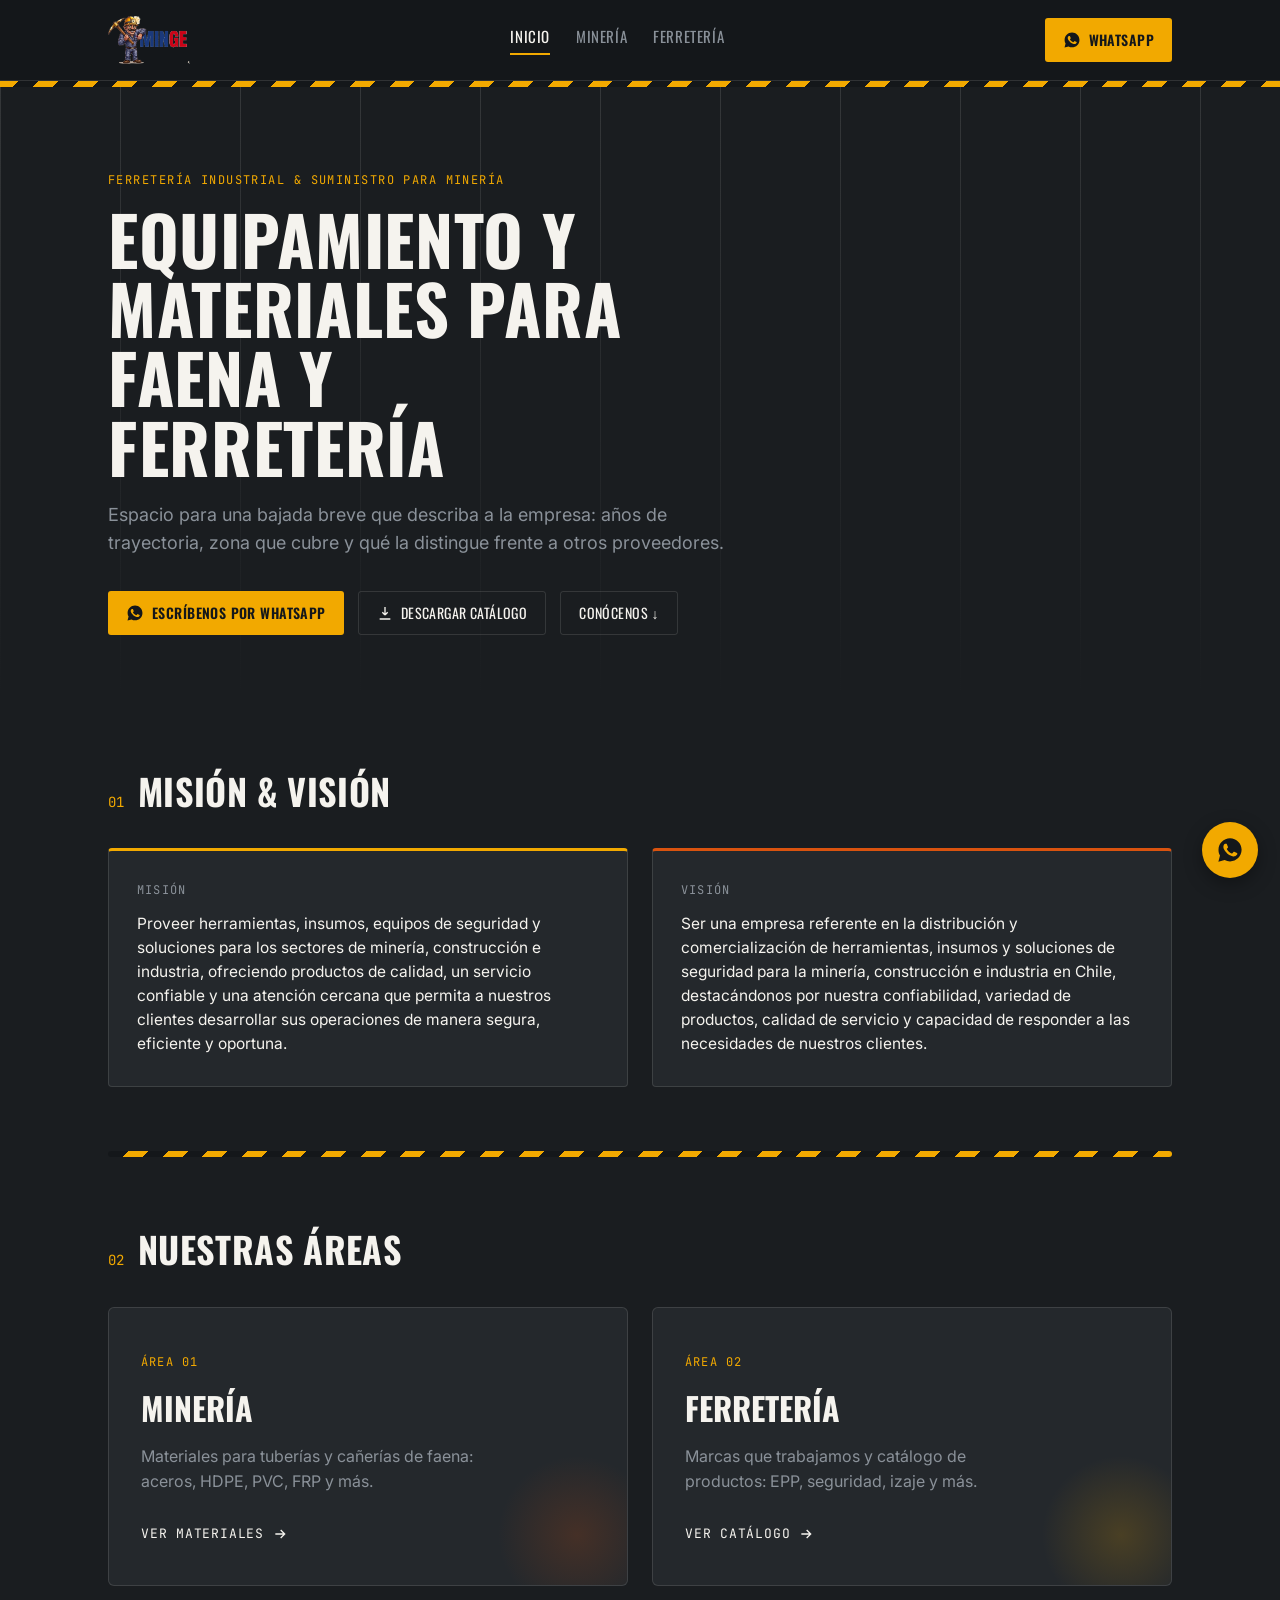
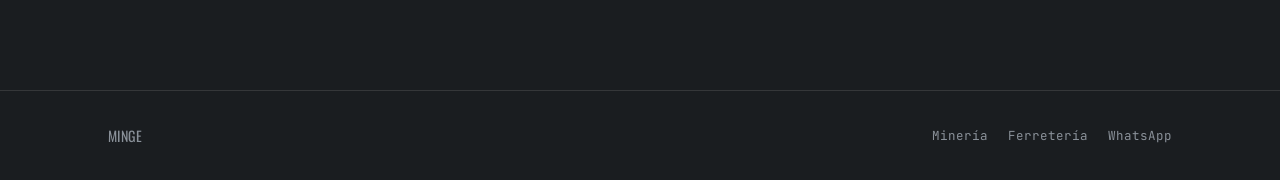
==== index.html @ 83a4e4e9 "Add files via upload" ====
<!DOCTYPE html>
<html lang="es">
<head>
<meta charset="UTF-8">
<meta name="viewport" content="width=device-width, initial-scale=1.0">
<title>MINGE — Ferretería & Minería</title>
<link rel="preconnect" href="https://fonts.googleapis.com">
<link href="https://fonts.googleapis.com/css2?family=Oswald:wght@500;600;700&family=Inter:wght@400;500;600&family=JetBrains+Mono:wght@400;500&display=swap" rel="stylesheet">
<link rel="stylesheet" href="style.css">
</head>
<body>

<header class="site-header">
  <div class="wrap">
    <a href="index.html" class="logo-mark">
      <img src="logo.png" alt="MINGE" class="logo-img">
    </a>
    <nav class="nav-links">
      <a href="index.html" class="active">Inicio</a>
      <a href="mineria.html">Minería</a>
      <a href="ferreteria.html">Ferretería</a>
    </nav>
    <a class="btn-whatsapp" href="https://wa.me/56930393079" target="_blank" rel="noopener">
      <svg viewBox="0 0 24 24" fill="currentColor"><path d="M12.04 2C6.58 2 2.13 6.45 2.13 11.91c0 1.71.45 3.38 1.3 4.85L2.05 22l5.36-1.4a9.87 9.87 0 0 0 4.63 1.18h.01c5.46 0 9.9-4.45 9.9-9.9C21.96 6.45 17.5 2 12.04 2zm5.8 14.05c-.24.68-1.4 1.3-1.94 1.38-.5.08-1.12.11-1.8-.11-.42-.13-.96-.31-1.65-.6-2.9-1.25-4.8-4.17-4.94-4.36-.14-.2-1.18-1.57-1.18-3 0-1.42.75-2.12 1.02-2.41.27-.28.58-.35.78-.35.2 0 .39 0 .56.01.18.01.42-.07.65.5.24.58.82 2 .89 2.15.07.15.12.32.02.52-.1.2-.15.32-.3.5-.15.17-.31.39-.44.52-.15.15-.3.31-.13.6.17.3.76 1.26 1.64 2.04 1.13 1 2.08 1.32 2.38 1.47.3.15.47.13.65-.08.18-.2.75-.87.95-1.17.2-.3.4-.25.66-.15.27.1 1.7.8 1.99.95.29.15.48.22.55.35.08.13.08.72-.16 1.4z"/></svg>
      WhatsApp
    </a>
  </div>
</header>

<div class="hazard-rule"></div>

<section class="hero">
  <div class="wrap">
    <p class="eyebrow">Ferretería industrial &amp; suministro para minería</p>
    <h1>Equipamiento y materiales para faena y ferretería</h1>
    <p class="lede">Espacio para una bajada breve que describa a la empresa: años de trayectoria, zona que cubre y qué la distingue frente a otros proveedores.</p>
    <div class="hero-ctas">
      <a class="btn-whatsapp" href="https://wa.me/56930393079" target="_blank" rel="noopener">
        <svg viewBox="0 0 24 24" fill="currentColor"><path d="M12.04 2C6.58 2 2.13 6.45 2.13 11.91c0 1.71.45 3.38 1.3 4.85L2.05 22l5.36-1.4a9.87 9.87 0 0 0 4.63 1.18h.01c5.46 0 9.9-4.45 9.9-9.9C21.96 6.45 17.5 2 12.04 2zm5.8 14.05c-.24.68-1.4 1.3-1.94 1.38-.5.08-1.12.11-1.8-.11-.42-.13-.96-.31-1.65-.6-2.9-1.25-4.8-4.17-4.94-4.36-.14-.2-1.18-1.57-1.18-3 0-1.42.75-2.12 1.02-2.41.27-.28.58-.35.78-.35.2 0 .39 0 .56.01.18.01.42-.07.65.5.24.58.82 2 .89 2.15.07.15.12.32.02.52-.1.2-.15.32-.3.5-.15.17-.31.39-.44.52-.15.15-.3.31-.13.6.17.3.76 1.26 1.64 2.04 1.13 1 2.08 1.32 2.38 1.47.3.15.47.13.65-.08.18-.2.75-.87.95-1.17.2-.3.4-.25.66-.15.27.1 1.7.8 1.99.95.29.15.48.22.55.35.08.13.08.72-.16 1.4z"/></svg>
        Escríbenos por WhatsApp
      </a>
      <a class="btn-secondary" href="MINGE_catalogo.pdf" download>
        <svg viewBox="0 0 24 24" fill="none" stroke="currentColor" stroke-width="2"><path d="M12 3v12m0 0l-4-4m4 4l4-4M4 21h16"/></svg>
        Descargar catálogo
      </a>
      <a class="btn-secondary" href="#mision-vision">Conócenos ↓</a>
    </div>
  </div>
</section>

<section class="section" id="mision-vision">
  <div class="wrap">
    <div class="section-head">
      <span class="section-num">01</span>
      <h2>Misión &amp; visión</h2>
    </div>
    <div class="mv-grid">
      <div class="mv-card">
        <p class="mv-label">Misión</p>
        <p>Proveer herramientas, insumos, equipos de seguridad y soluciones para los sectores de minería, construcción e industria, ofreciendo productos de calidad, un servicio confiable y una atención cercana que permita a nuestros clientes desarrollar sus operaciones de manera segura, eficiente y oportuna.</p>
      </div>
      <div class="mv-card vision">
        <p class="mv-label">Visión</p>
        <p>Ser una empresa referente en la distribución y comercialización de herramientas, insumos y soluciones de seguridad para la minería, construcción e industria en Chile, destacándonos por nuestra confiabilidad, variedad de productos, calidad de servicio y capacidad de responder a las necesidades de nuestros clientes.</p>
      </div>
    </div>
  </div>
</section>

<div class="wrap"><div class="hazard-rule" style="border-radius:3px;"></div></div>

<section class="section">
  <div class="wrap">
    <div class="section-head">
      <span class="section-num">02</span>
      <h2>Nuestras áreas</h2>
    </div>
    <div class="portal-grid">
      <a class="portal-card mining" href="mineria.html">
        <span class="portal-index">Área 01</span>
        <h3>Minería</h3>
        <p>Materiales para tuberías y cañerías de faena: aceros, HDPE, PVC, FRP y más.</p>
        <span class="portal-go">Ver materiales
          <svg viewBox="0 0 24 24" fill="none" stroke="currentColor" stroke-width="2"><path d="M5 12h14M13 6l6 6-6 6"/></svg>
        </span>
      </a>
      <a class="portal-card hardware" href="ferreteria.html">
        <span class="portal-index">Área 02</span>
        <h3>Ferretería</h3>
        <p>Marcas que trabajamos y catálogo de productos: EPP, seguridad, izaje y más.</p>
        <span class="portal-go">Ver catálogo
          <svg viewBox="0 0 24 24" fill="none" stroke="currentColor" stroke-width="2"><path d="M5 12h14M13 6l6 6-6 6"/></svg>
        </span>
      </a>
    </div>
  </div>
</section>

<footer>
  <div class="wrap">
    <span class="foot-brand">MINGE</span>
    <div class="foot-links">
      <a href="mineria.html">Minería</a>
      <a href="ferreteria.html">Ferretería</a>
      <a href="https://wa.me/56930393079" target="_blank" rel="noopener">WhatsApp</a>
    </div>
  </div>
</footer>

<a class="whatsapp-float" href="https://wa.me/56930393079" target="_blank" rel="noopener" aria-label="Escríbenos por WhatsApp">
  <svg viewBox="0 0 24 24" fill="currentColor"><path d="M12.04 2C6.58 2 2.13 6.45 2.13 11.91c0 1.71.45 3.38 1.3 4.85L2.05 22l5.36-1.4a9.87 9.87 0 0 0 4.63 1.18h.01c5.46 0 9.9-4.45 9.9-9.9C21.96 6.45 17.5 2 12.04 2zm5.8 14.05c-.24.68-1.4 1.3-1.94 1.38-.5.08-1.12.11-1.8-.11-.42-.13-.96-.31-1.65-.6-2.9-1.25-4.8-4.17-4.94-4.36-.14-.2-1.18-1.57-1.18-3 0-1.42.75-2.12 1.02-2.41.27-.28.58-.35.78-.35.2 0 .39 0 .56.01.18.01.42-.07.65.5.24.58.82 2 .89 2.15.07.15.12.32.02.52-.1.2-.15.32-.3.5-.15.17-.31.39-.44.52-.15.15-.3.31-.13.6.17.3.76 1.26 1.64 2.04 1.13 1 2.08 1.32 2.38 1.47.3.15.47.13.65-.08.18-.2.75-.87.95-1.17.2-.3.4-.25.66-.15.27.1 1.7.8 1.99.95.29.15.48.22.55.35.08.13.08.72-.16 1.4z"/></svg>
</a>

</body>
</html>
---- style.css ----
/* ============================================================
   Identidad visual — Ferretería & Minería
   Paleta: grafito industrial + ámbar de seguridad + óxido
   Tipografía: Oswald (condensada, señalética) + Inter (cuerpo)
              + JetBrains Mono (fichas técnicas / códigos)
   ============================================================ */

:root {
  --graphite-950: #14171a;
  --graphite-900: #1a1d20;
  --graphite-800: #24282c;
  --graphite-700: #32373c;
  --graphite-600: #4a5157;
  --steel-400: #8a9199;
  --paper-100: #f5f3ee;
  --paper-050: #faf8f4;
  --amber-500: #f2a900;
  --amber-400: #ffc233;
  --rust-600: #c2410c;
  --rust-500: #d9530f;
  --line: rgba(245, 243, 238, 0.12);

  --font-display: "Oswald", "Arial Narrow", sans-serif;
  --font-body: "Inter", -apple-system, sans-serif;
  --font-mono: "JetBrains Mono", "Courier New", monospace;
}

* { box-sizing: border-box; }

html { scroll-behavior: smooth; }

body {
  margin: 0;
  background: var(--graphite-900);
  color: var(--paper-100);
  font-family: var(--font-body);
  line-height: 1.55;
  -webkit-font-smoothing: antialiased;
}

img { max-width: 100%; display: block; }

a { color: inherit; }

.wrap {
  max-width: 1120px;
  margin: 0 auto;
  padding: 0 28px;
}

/* --- Hazard divider: the signature element ---------------------
   A thin diagonal-stripe bar, used sparingly at section seams,
   nodding to the caution tape / warning signage on-site at any
   mining or hardware yard. Never decorative filler — only marks
   real section boundaries. */
.hazard-rule {
  height: 6px;
  width: 100%;
  background: repeating-linear-gradient(
    -45deg,
    var(--amber-500),
    var(--amber-500) 14px,
    var(--graphite-950) 14px,
    var(--graphite-950) 28px
  );
}

/* --- Header ------------------------------------------------- */

.site-header {
  position: sticky;
  top: 0;
  z-index: 20;
  background: var(--graphite-950);
  border-bottom: 1px solid var(--line);
}

.site-header .wrap {
  display: flex;
  align-items: center;
  justify-content: space-between;
  padding-top: 16px;
  padding-bottom: 16px;
  gap: 20px;
}

.logo-mark {
  display: flex;
  align-items: center;
  gap: 10px;
  text-decoration: none;
}

.logo-img {
  height: 48px;
  width: auto;
}

.logo-mark .logo-text {
  font-family: var(--font-display);
  font-size: 26px;
  font-weight: 600;
  letter-spacing: 0.02em;
  text-transform: uppercase;
  color: var(--paper-100);
}

.logo-mark .logo-tag {
  font-family: var(--font-mono);
  font-size: 11px;
  color: var(--amber-500);
  letter-spacing: 0.08em;
  text-transform: uppercase;
}

.logo-placeholder {
  border: 1px dashed var(--steel-400);
  color: var(--steel-400);
  font-family: var(--font-mono);
  font-size: 10px;
  padding: 4px 8px;
  border-radius: 3px;
  text-transform: none;
  letter-spacing: normal;
}

.nav-links {
  display: flex;
  gap: 26px;
  font-family: var(--font-display);
  font-size: 15px;
  letter-spacing: 0.04em;
  text-transform: uppercase;
}

.nav-links a {
  text-decoration: none;
  color: var(--steel-400);
  border-bottom: 2px solid transparent;
  padding-bottom: 4px;
  transition: color 0.15s ease, border-color 0.15s ease;
}

.nav-links a:hover,
.nav-links a.active {
  color: var(--paper-100);
  border-color: var(--amber-500);
}

.btn-whatsapp {
  display: inline-flex;
  align-items: center;
  gap: 8px;
  background: var(--amber-500);
  color: var(--graphite-950);
  font-family: var(--font-display);
  font-weight: 600;
  font-size: 14px;
  letter-spacing: 0.03em;
  text-transform: uppercase;
  text-decoration: none;
  padding: 11px 18px;
  border-radius: 3px;
  transition: background 0.15s ease, transform 0.15s ease;
  white-space: nowrap;
}

.btn-whatsapp:hover { background: var(--amber-400); transform: translateY(-1px); }

.btn-whatsapp svg { width: 18px; height: 18px; flex: none; }

/* --- Placeholder blocks (content the client still owes us) --- */

.fill-slot {
  border: 1px dashed var(--steel-400);
  background: rgba(245, 243, 238, 0.03);
  border-radius: 4px;
  padding: 24px;
  color: var(--steel-400);
  font-family: var(--font-mono);
  font-size: 13px;
  text-align: center;
  line-height: 1.7;
}

.fill-slot strong {
  display: block;
  color: var(--amber-500);
  font-family: var(--font-mono);
  text-transform: uppercase;
  letter-spacing: 0.06em;
  margin-bottom: 4px;
}

.photo-slot {
  aspect-ratio: 4 / 3;
  display: flex;
  align-items: center;
  justify-content: center;
}

/* --- Hero ----------------------------------------------------- */

.hero {
  padding: 84px 0 64px;
  position: relative;
  overflow: hidden;
}

.hero::before {
  content: "";
  position: absolute;
  inset: 0;
  background:
    linear-gradient(180deg, rgba(20,23,26,0) 0%, var(--graphite-900) 100%),
    repeating-linear-gradient(90deg, var(--line) 0 1px, transparent 1px 120px);
  pointer-events: none;
}

.hero .wrap { position: relative; }

.eyebrow {
  font-family: var(--font-mono);
  font-size: 12px;
  letter-spacing: 0.12em;
  text-transform: uppercase;
  color: var(--amber-500);
  margin: 0 0 14px;
}

.hero h1 {
  font-family: var(--font-display);
  font-size: clamp(40px, 6vw, 68px);
  line-height: 1.02;
  text-transform: uppercase;
  letter-spacing: 0.01em;
  margin: 0 0 20px;
  max-width: 14ch;
}

.hero .lede {
  font-size: 18px;
  color: var(--steel-400);
  max-width: 56ch;
  margin: 0 0 34px;
}

.hero-ctas { display: flex; gap: 14px; flex-wrap: wrap; }

.btn-secondary {
  display: inline-flex;
  align-items: center;
  gap: 8px;
  border: 1px solid var(--line);
  color: var(--paper-100);
  font-family: var(--font-display);
  font-size: 14px;
  letter-spacing: 0.03em;
  text-transform: uppercase;
  text-decoration: none;
  padding: 10px 18px;
  border-radius: 3px;
  transition: border-color 0.15s ease;
}

.btn-secondary:hover { border-color: var(--amber-500); }

.btn-secondary svg { width: 16px; height: 16px; flex: none; }

/* --- Section headings ----------------------------------------- */

.section {
  padding: 64px 0;
}

.section-head {
  display: flex;
  align-items: baseline;
  gap: 14px;
  margin-bottom: 30px;
}

.section-num {
  font-family: var(--font-mono);
  color: var(--amber-500);
  font-size: 14px;
}

.section h2 {
  font-family: var(--font-display);
  font-size: clamp(26px, 3.4vw, 36px);
  text-transform: uppercase;
  letter-spacing: 0.01em;
  margin: 0;
}

/* --- Misión / Visión panels ------------------------------------ */

.mv-grid {
  display: grid;
  grid-template-columns: 1fr 1fr;
  gap: 24px;
}

.mv-card {
  background: var(--graphite-800);
  border: 1px solid var(--line);
  border-top: 3px solid var(--amber-500);
  border-radius: 4px;
  padding: 30px 28px;
}

.mv-card.vision { border-top-color: var(--rust-500); }

.mv-card .mv-label {
  font-family: var(--font-mono);
  font-size: 12px;
  letter-spacing: 0.1em;
  text-transform: uppercase;
  color: var(--steel-400);
  margin: 0 0 12px;
}

.mv-card p { margin: 0; color: var(--paper-100); font-size: 15.5px; }

/* --- Portal buttons (Minería / Ferretería) ---------------------- */

.portal-grid {
  display: grid;
  grid-template-columns: 1fr 1fr;
  gap: 24px;
}

.portal-card {
  position: relative;
  display: block;
  background: var(--graphite-800);
  border: 1px solid var(--line);
  border-radius: 6px;
  padding: 40px 32px;
  text-decoration: none;
  color: var(--paper-100);
  overflow: hidden;
  transition: transform 0.18s ease, border-color 0.18s ease;
}

.portal-card:hover { transform: translateY(-4px); border-color: var(--amber-500); }

.portal-card .portal-index {
  font-family: var(--font-mono);
  font-size: 12px;
  color: var(--amber-500);
  letter-spacing: 0.1em;
  text-transform: uppercase;
}

.portal-card h3 {
  font-family: var(--font-display);
  font-size: 32px;
  text-transform: uppercase;
  margin: 10px 0 12px;
}

.portal-card p {
  color: var(--steel-400);
  margin: 0 0 26px;
  max-width: 34ch;
}

.portal-card .portal-go {
  font-family: var(--font-mono);
  font-size: 13px;
  text-transform: uppercase;
  letter-spacing: 0.06em;
  color: var(--paper-100);
  display: inline-flex;
  align-items: center;
  gap: 8px;
}

.portal-card .portal-go svg { width: 16px; height: 16px; transition: transform 0.18s ease; }
.portal-card:hover .portal-go svg { transform: translateX(4px); }

.portal-card.mining::after {
  content: "";
  position: absolute;
  right: -30px;
  bottom: -30px;
  width: 160px;
  height: 160px;
  border-radius: 50%;
  background: radial-gradient(circle, rgba(217,83,15,0.18), transparent 70%);
}

.portal-card.hardware::after {
  content: "";
  position: absolute;
  right: -30px;
  bottom: -30px;
  width: 160px;
  height: 160px;
  border-radius: 50%;
  background: radial-gradient(circle, rgba(242,169,0,0.18), transparent 70%);
}

/* --- Sub-page hero (smaller) ------------------------------------ */

.subhero {
  padding: 52px 0 40px;
  border-bottom: 1px solid var(--line);
}

.subhero .eyebrow { margin-bottom: 10px; }

.subhero h1 {
  font-family: var(--font-display);
  font-size: clamp(34px, 5vw, 50px);
  text-transform: uppercase;
  margin: 0 0 14px;
}

.subhero .lede { color: var(--steel-400); max-width: 60ch; margin: 0; font-size: 16.5px; }

/* --- Materials grid (Minería) ------------------------------------ */

.materials-grid {
  display: grid;
  grid-template-columns: 1fr 1fr;
  gap: 18px;
}

.material-card {
  background: var(--graphite-800);
  border: 1px solid var(--line);
  border-radius: 5px;
  padding: 22px 24px;
}

.material-card h4 {
  font-family: var(--font-display);
  font-size: 19px;
  text-transform: uppercase;
  letter-spacing: 0.01em;
  margin: 0 0 8px;
  color: var(--amber-500);
}

.material-card .m-desc { font-size: 14.5px; color: var(--paper-100); margin: 0 0 12px; }

.material-card dl { margin: 0; font-size: 13.5px; }

.material-card dt {
  font-family: var(--font-mono);
  text-transform: uppercase;
  letter-spacing: 0.06em;
  font-size: 11px;
  color: var(--steel-400);
  margin-top: 10px;
}

.material-card dd { margin: 3px 0 0; color: var(--paper-100); }

.photo-grid {
  display: grid;
  grid-template-columns: 1fr 1fr;
  gap: 20px;
  margin-top: 10px;
}

/* --- Ferretería toggles ------------------------------------------- */

.toggle-grid {
  display: grid;
  grid-template-columns: 1fr 1fr;
  gap: 24px;
  margin-bottom: 8px;
}

.toggle-btn {
  display: flex;
  align-items: center;
  justify-content: space-between;
  width: 100%;
  background: var(--graphite-800);
  border: 1px solid var(--line);
  border-radius: 5px;
  padding: 24px 26px;
  cursor: pointer;
  font-family: var(--font-display);
  font-size: 21px;
  text-transform: uppercase;
  letter-spacing: 0.02em;
  color: var(--paper-100);
  transition: border-color 0.15s ease;
}

.toggle-btn:hover { border-color: var(--amber-500); }

.toggle-btn .count {
  font-family: var(--font-mono);
  font-size: 12px;
  color: var(--steel-400);
  text-transform: none;
  letter-spacing: normal;
}

.toggle-btn .chev {
  width: 20px;
  height: 20px;
  transition: transform 0.2s ease;
  flex: none;
}

.toggle-btn[aria-expanded="true"] .chev { transform: rotate(180deg); }

.toggle-panel {
  display: grid;
  grid-template-rows: 0fr;
  transition: grid-template-rows 0.28s ease;
  margin-bottom: 24px;
}

.toggle-panel.open { grid-template-rows: 1fr; }

.toggle-panel-inner { overflow: hidden; }

.panel-content {
  background: var(--graphite-800);
  border: 1px solid var(--line);
  border-top: none;
  border-radius: 0 0 5px 5px;
  padding: 26px;
  margin-top: -1px;
}

/* Brands */
.brand-grid {
  display: grid;
  grid-template-columns: repeat(auto-fill, minmax(150px, 1fr));
  gap: 10px;
}

.brand-chip {
  background: var(--graphite-700);
  border: 1px solid var(--line);
  border-radius: 3px;
  padding: 10px 12px;
  font-size: 13.5px;
  text-align: center;
}

/* Products */
.category-block { margin-bottom: 22px; }

.category-block:last-child { margin-bottom: 0; }

.category-title {
  font-family: var(--font-mono);
  font-size: 12.5px;
  text-transform: uppercase;
  letter-spacing: 0.08em;
  color: var(--amber-500);
  border-bottom: 1px solid var(--line);
  padding-bottom: 8px;
  margin: 0 0 12px;
}

.product-list {
  display: grid;
  grid-template-columns: 1fr 1fr;
  gap: 6px 24px;
  list-style: none;
  margin: 0;
  padding: 0;
  font-size: 14px;
  color: var(--paper-100);
}

.product-list li {
  padding: 6px 0;
  border-bottom: 1px solid var(--line);
}

/* --- Footer -------------------------------------------------- */

footer {
  border-top: 1px solid var(--line);
  padding: 34px 0;
  margin-top: 40px;
}

footer .wrap {
  display: flex;
  justify-content: space-between;
  align-items: center;
  flex-wrap: wrap;
  gap: 14px;
}

footer .foot-brand {
  font-family: var(--font-display);
  text-transform: uppercase;
  letter-spacing: 0.03em;
  color: var(--steel-400);
  font-size: 14px;
}

footer .foot-links {
  display: flex;
  gap: 20px;
  font-family: var(--font-mono);
  font-size: 12.5px;
  color: var(--steel-400);
}

footer .foot-links a { text-decoration: none; }
footer .foot-links a:hover { color: var(--amber-500); }

/* --- Floating WhatsApp button (mobile-friendly, all pages) ----- */

.whatsapp-float {
  position: fixed;
  right: 22px;
  bottom: 22px;
  z-index: 30;
  display: flex;
  align-items: center;
  justify-content: center;
  width: 56px;
  height: 56px;
  border-radius: 50%;
  background: var(--amber-500);
  box-shadow: 0 6px 18px rgba(0,0,0,0.35);
  text-decoration: none;
}

.whatsapp-float svg { width: 28px; height: 28px; color: var(--graphite-950); }

/* --- Responsive ------------------------------------------------ */

@media (max-width: 760px) {
  .nav-links { display: none; }
  .mv-grid,
  .portal-grid,
  .materials-grid,
  .photo-grid,
  .toggle-grid,
  .product-list {
    grid-template-columns: 1fr;
  }
  .brand-grid { grid-template-columns: repeat(auto-fill, minmax(120px, 1fr)); }
}

@media (prefers-reduced-motion: reduce) {
  html { scroll-behavior: auto; }
  .portal-card, .toggle-panel, .toggle-btn .chev, .btn-whatsapp, .portal-card .portal-go svg {
    transition: none;
  }
}
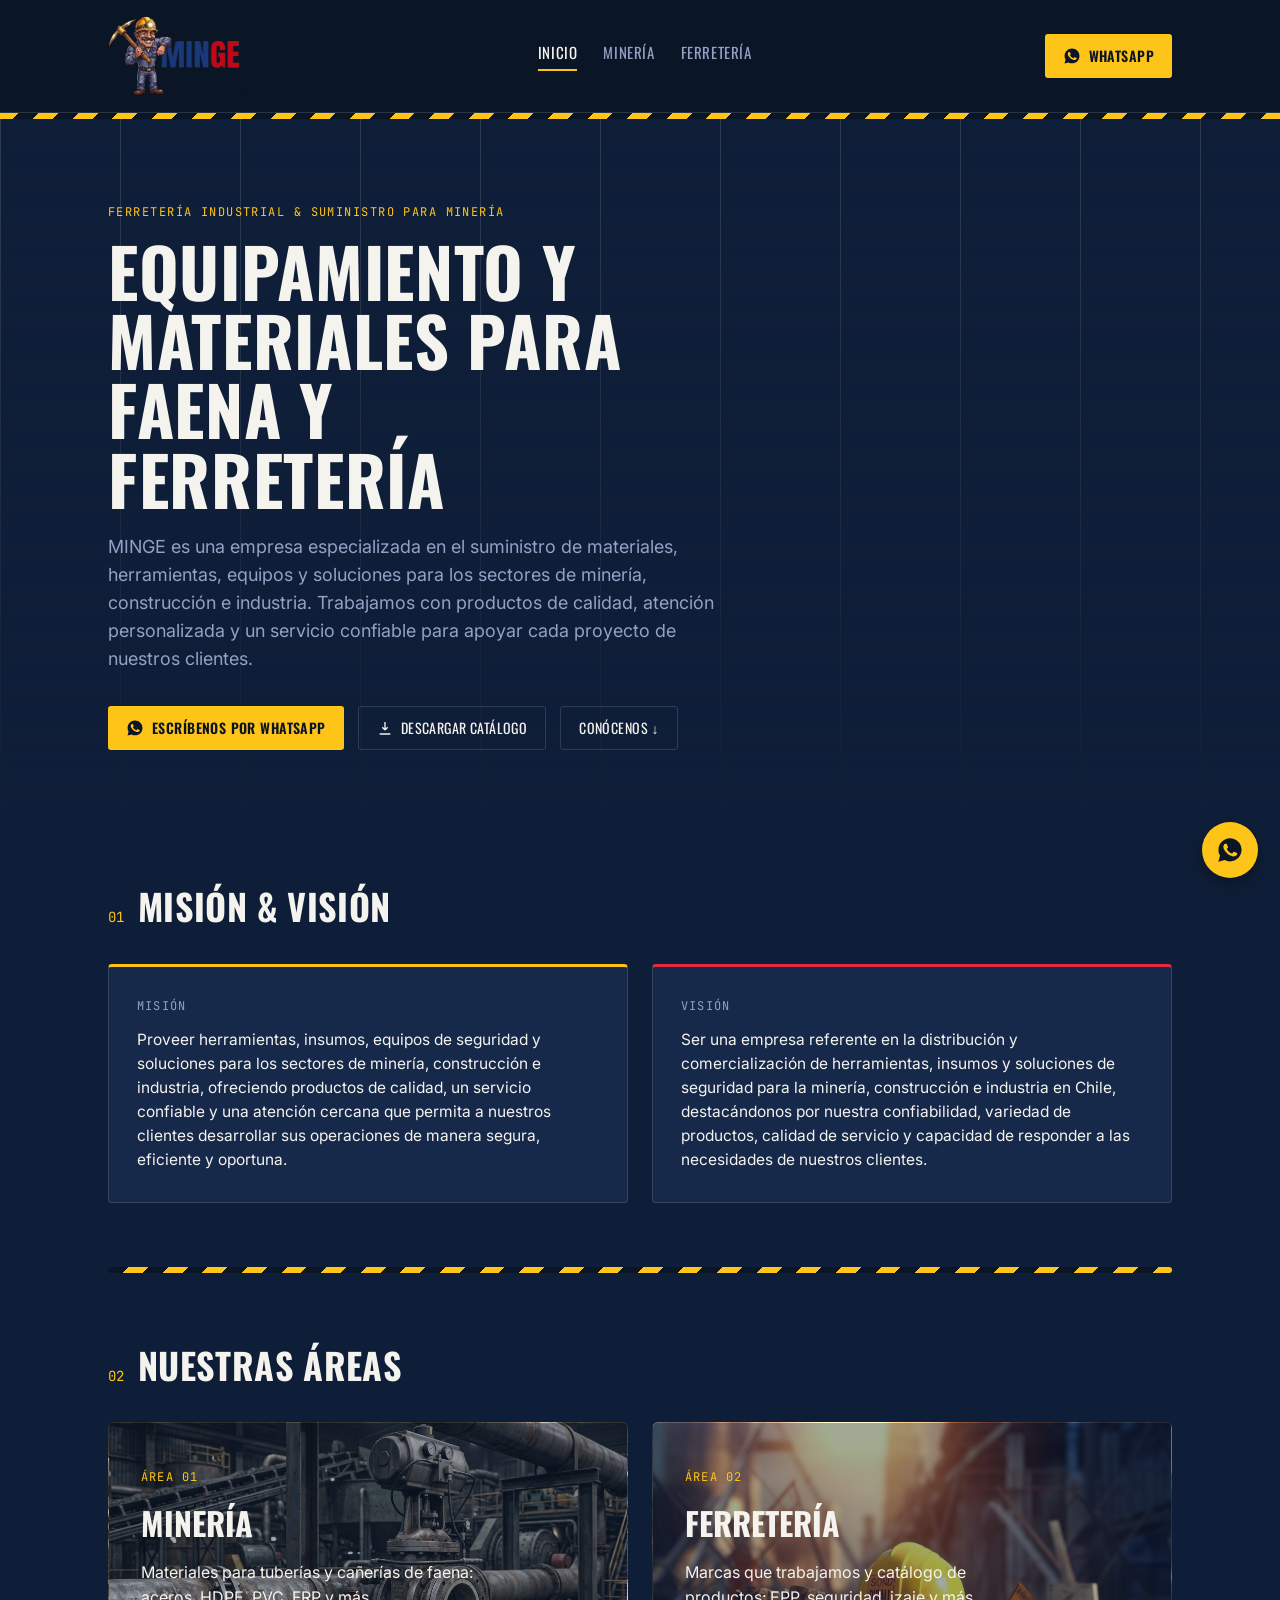
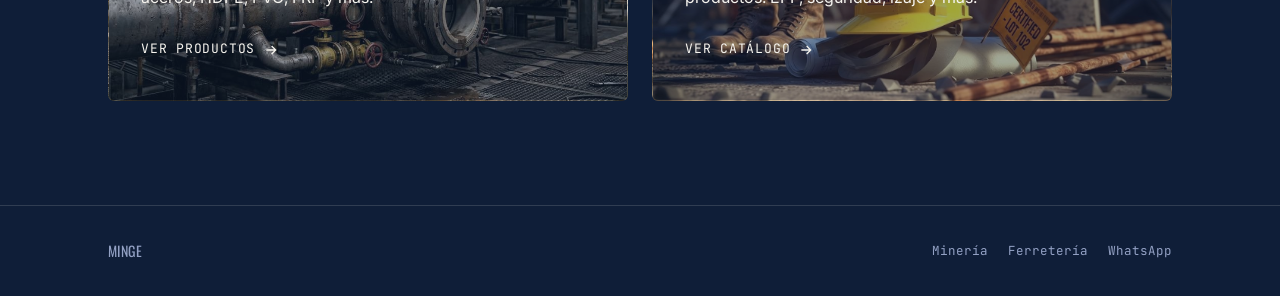
==== commit 529e2153: "Add files via upload" ====
--- a/index.html
+++ b/index.html
@@ -33,7 +33,7 @@
   <div class="wrap">
     <p class="eyebrow">Ferretería industrial &amp; suministro para minería</p>
     <h1>Equipamiento y materiales para faena y ferretería</h1>
-    <p class="lede">Espacio para una bajada breve que describa a la empresa: años de trayectoria, zona que cubre y qué la distingue frente a otros proveedores.</p>
+    <p class="lede">MINGE es una empresa especializada en el suministro de materiales, herramientas, equipos y soluciones para los sectores de minería, construcción e industria. Trabajamos con productos de calidad, atención personalizada y un servicio confiable para apoyar cada proyecto de nuestros clientes.</p>
     <div class="hero-ctas">
       <a class="btn-whatsapp" href="https://wa.me/56930393079" target="_blank" rel="noopener">
         <svg viewBox="0 0 24 24" fill="currentColor"><path d="M12.04 2C6.58 2 2.13 6.45 2.13 11.91c0 1.71.45 3.38 1.3 4.85L2.05 22l5.36-1.4a9.87 9.87 0 0 0 4.63 1.18h.01c5.46 0 9.9-4.45 9.9-9.9C21.96 6.45 17.5 2 12.04 2zm5.8 14.05c-.24.68-1.4 1.3-1.94 1.38-.5.08-1.12.11-1.8-.11-.42-.13-.96-.31-1.65-.6-2.9-1.25-4.8-4.17-4.94-4.36-.14-.2-1.18-1.57-1.18-3 0-1.42.75-2.12 1.02-2.41.27-.28.58-.35.78-.35.2 0 .39 0 .56.01.18.01.42-.07.65.5.24.58.82 2 .89 2.15.07.15.12.32.02.52-.1.2-.15.32-.3.5-.15.17-.31.39-.44.52-.15.15-.3.31-.13.6.17.3.76 1.26 1.64 2.04 1.13 1 2.08 1.32 2.38 1.47.3.15.47.13.65-.08.18-.2.75-.87.95-1.17.2-.3.4-.25.66-.15.27.1 1.7.8 1.99.95.29.15.48.22.55.35.08.13.08.72-.16 1.4z"/></svg>
@@ -80,7 +80,7 @@
         <span class="portal-index">Área 01</span>
         <h3>Minería</h3>
         <p>Materiales para tuberías y cañerías de faena: aceros, HDPE, PVC, FRP y más.</p>
-        <span class="portal-go">Ver materiales
+        <span class="portal-go">Ver productos
           <svg viewBox="0 0 24 24" fill="none" stroke="currentColor" stroke-width="2"><path d="M5 12h14M13 6l6 6-6 6"/></svg>
         </span>
       </a>
--- a/style.css
+++ b/style.css
@@ -6,19 +6,19 @@
    ============================================================ */
 
 :root {
-  --graphite-950: #14171a;
-  --graphite-900: #1a1d20;
-  --graphite-800: #24282c;
-  --graphite-700: #32373c;
-  --graphite-600: #4a5157;
-  --steel-400: #8a9199;
+  --graphite-950: #0a1526;
+  --graphite-900: #0f1e38;
+  --graphite-800: #16294a;
+  --graphite-700: #1e3564;
+  --graphite-600: #35508f;
+  --steel-400: #93a1c4;
   --paper-100: #f5f3ee;
   --paper-050: #faf8f4;
-  --amber-500: #f2a900;
-  --amber-400: #ffc233;
-  --rust-600: #c2410c;
-  --rust-500: #d9530f;
-  --line: rgba(245, 243, 238, 0.12);
+  --amber-500: #ffc418;
+  --amber-400: #ffd54f;
+  --rust-600: #cb0417;
+  --rust-500: #e6293a;
+  --line: rgba(245, 243, 238, 0.14);
 
   --font-display: "Oswald", "Arial Narrow", sans-serif;
   --font-body: "Inter", -apple-system, sans-serif;
@@ -92,7 +92,7 @@
 }
 
 .logo-img {
-  height: 48px;
+  height: 80px;
   width: auto;
 }
 
@@ -212,7 +212,7 @@
   position: absolute;
   inset: 0;
   background:
-    linear-gradient(180deg, rgba(20,23,26,0) 0%, var(--graphite-900) 100%),
+    linear-gradient(180deg, rgba(10,21,38,0) 0%, var(--graphite-900) 100%),
     repeating-linear-gradient(90deg, var(--line) 0 1px, transparent 1px 120px);
   pointer-events: none;
 }
@@ -334,7 +334,9 @@
 .portal-card {
   position: relative;
   display: block;
-  background: var(--graphite-800);
+  background-color: var(--graphite-800);
+  background-size: cover;
+  background-position: center;
   border: 1px solid var(--line);
   border-radius: 6px;
   padding: 40px 32px;
@@ -346,6 +348,24 @@
 
 .portal-card:hover { transform: translateY(-4px); border-color: var(--amber-500); }
 
+/* dark layer that "erases" away on hover to reveal the photo beneath */
+.portal-card::before {
+  content: "";
+  position: absolute;
+  inset: 0;
+  background: var(--graphite-800);
+  opacity: 0.4;
+  transition: opacity 0.4s ease;
+  z-index: 0;
+}
+
+.portal-card:hover::before { opacity: 0.6; }
+
+.portal-card > * {
+  position: relative;
+  z-index: 1;
+}
+
 .portal-card .portal-index {
   font-family: var(--font-mono);
   font-size: 12px;
@@ -362,7 +382,7 @@
 }
 
 .portal-card p {
-  color: var(--steel-400);
+  color: var(--paper-100);
   margin: 0 0 26px;
   max-width: 34ch;
 }
@@ -381,27 +401,9 @@
 .portal-card .portal-go svg { width: 16px; height: 16px; transition: transform 0.18s ease; }
 .portal-card:hover .portal-go svg { transform: translateX(4px); }
 
-.portal-card.mining::after {
-  content: "";
-  position: absolute;
-  right: -30px;
-  bottom: -30px;
-  width: 160px;
-  height: 160px;
-  border-radius: 50%;
-  background: radial-gradient(circle, rgba(217,83,15,0.18), transparent 70%);
-}
-
-.portal-card.hardware::after {
-  content: "";
-  position: absolute;
-  right: -30px;
-  bottom: -30px;
-  width: 160px;
-  height: 160px;
-  border-radius: 50%;
-  background: radial-gradient(circle, rgba(242,169,0,0.18), transparent 70%);
-}
+.portal-card.mining { background-image: url("mineria-bg.jpg"); }
+
+.portal-card.hardware { background-image: url("ferreteria-bg.jpg"); }
 
 /* --- Sub-page hero (smaller) ------------------------------------ */
 
@@ -465,6 +467,57 @@
   grid-template-columns: 1fr 1fr;
   gap: 20px;
   margin-top: 10px;
+}
+
+.photo-real {
+  width: 100%;
+  aspect-ratio: 4 / 3;
+  object-fit: cover;
+  border-radius: 4px;
+  border: 1px solid var(--line);
+  cursor: zoom-in;
+  transition: opacity 0.15s ease;
+}
+
+.photo-real:hover { opacity: 0.85; }
+
+/* --- Lightbox (click a photo to view full size) --- */
+
+.lightbox {
+  position: fixed;
+  inset: 0;
+  z-index: 50;
+  background: rgba(10, 21, 38, 0.92);
+  display: none;
+  align-items: center;
+  justify-content: center;
+  padding: 40px;
+  cursor: zoom-out;
+}
+
+.lightbox.open { display: flex; }
+
+.lightbox img {
+  max-width: 100%;
+  max-height: 100%;
+  border-radius: 4px;
+  box-shadow: 0 10px 40px rgba(0,0,0,0.5);
+}
+
+.lightbox-close {
+  position: absolute;
+  top: 22px;
+  right: 28px;
+  width: 40px;
+  height: 40px;
+  border-radius: 50%;
+  background: var(--graphite-800);
+  border: 1px solid var(--line);
+  color: var(--paper-100);
+  display: flex;
+  align-items: center;
+  justify-content: center;
+  cursor: pointer;
 }
 
 /* --- Ferretería toggles ------------------------------------------- */
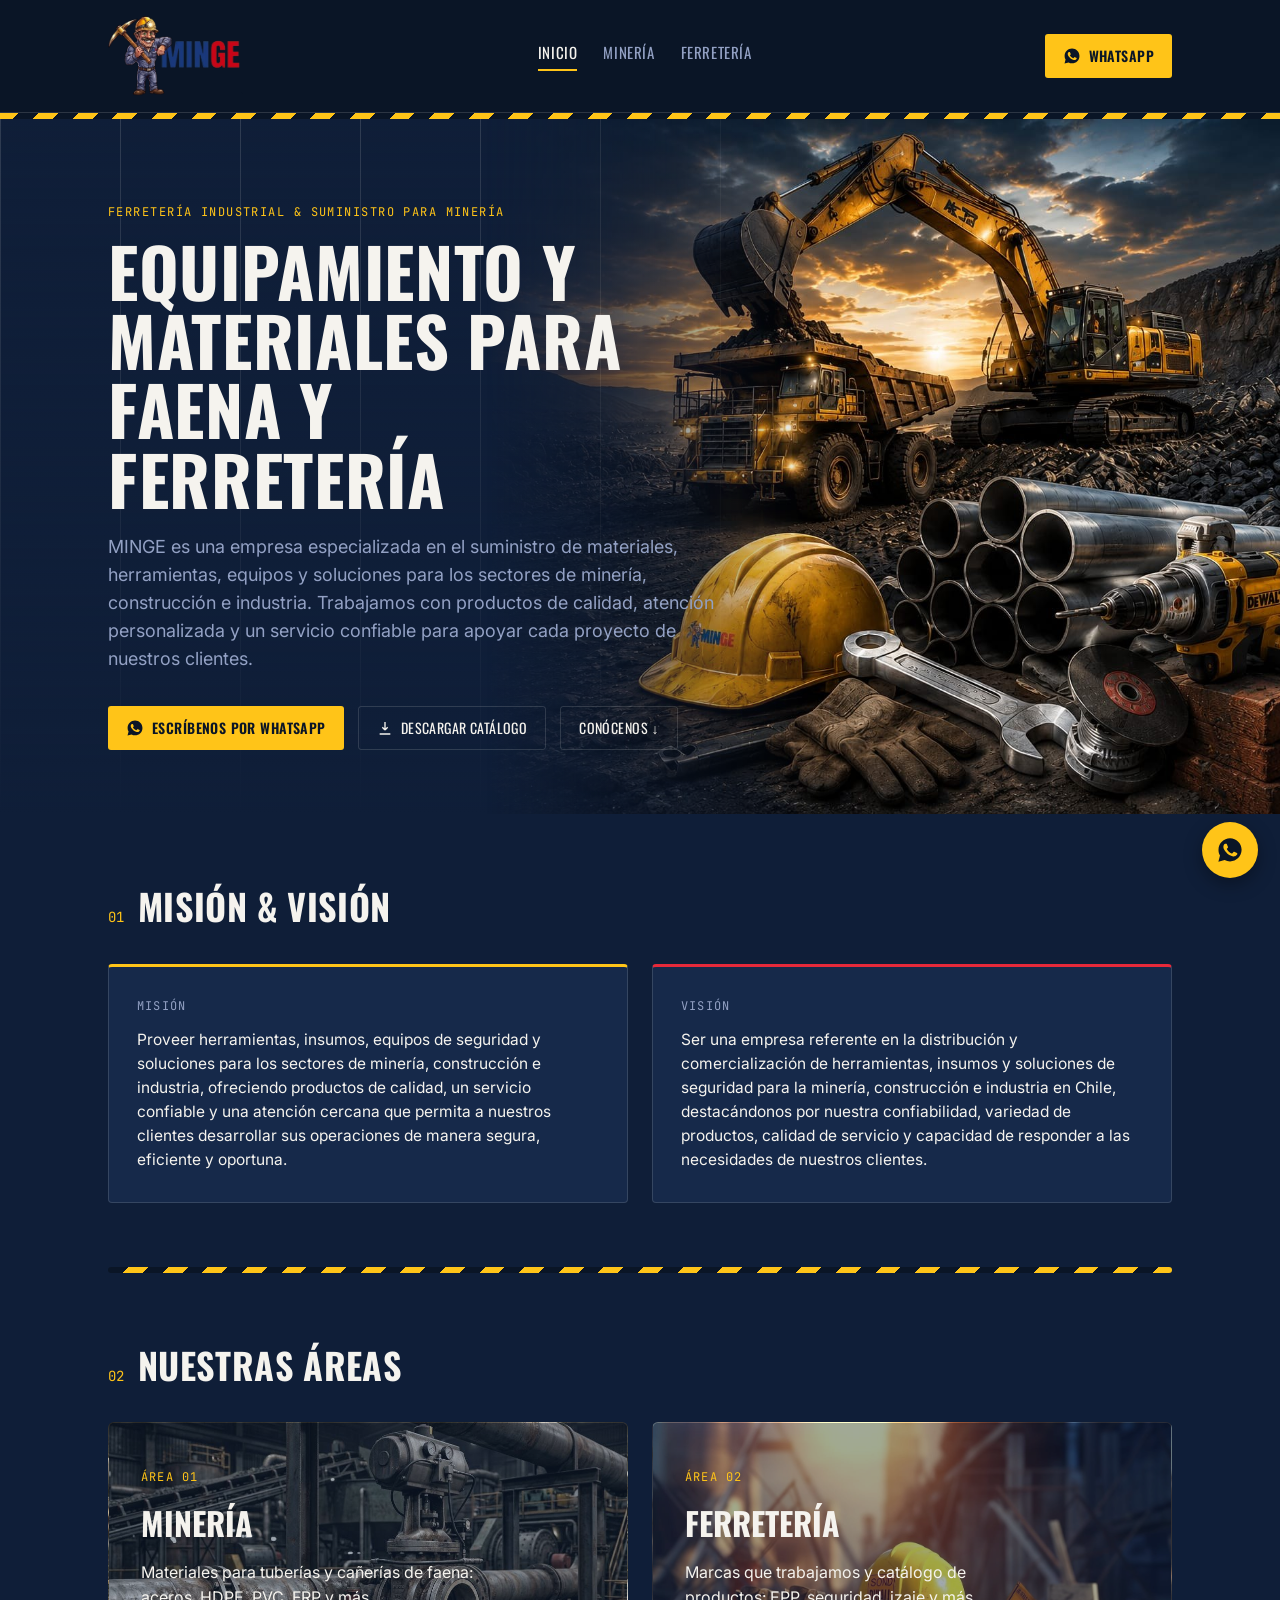
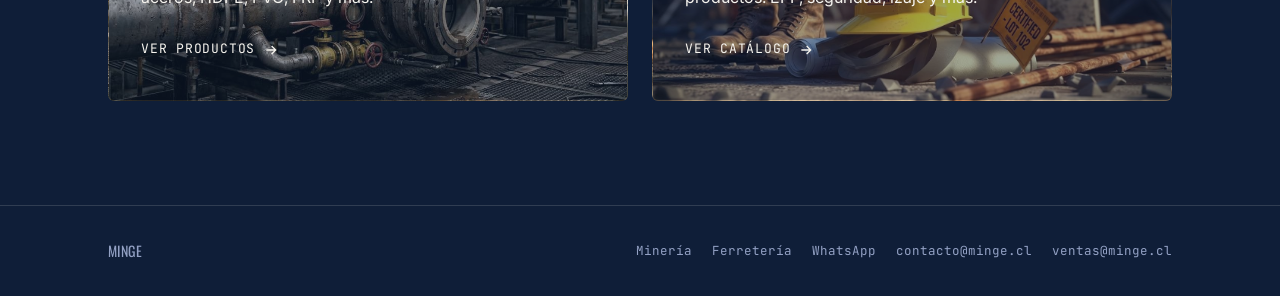
==== commit 188eb05b: "Add files via upload" ====
--- a/index.html
+++ b/index.html
@@ -30,6 +30,7 @@
 <div class="hazard-rule"></div>
 
 <section class="hero">
+  <img src="hero-image.jpg" alt="Equipos y materiales MINGE para minería y ferretería" class="hero-bleed">
   <div class="wrap">
     <p class="eyebrow">Ferretería industrial &amp; suministro para minería</p>
     <h1>Equipamiento y materiales para faena y ferretería</h1>
@@ -103,6 +104,8 @@
       <a href="mineria.html">Minería</a>
       <a href="ferreteria.html">Ferretería</a>
       <a href="https://wa.me/56930393079" target="_blank" rel="noopener">WhatsApp</a>
+      <a href="mailto:contacto@minge.cl">contacto@minge.cl</a>
+      <a href="mailto:ventas@minge.cl">ventas@minge.cl</a>
     </div>
   </div>
 </footer>
--- a/style.css
+++ b/style.css
@@ -247,6 +247,28 @@
 
 .hero-ctas { display: flex; gap: 14px; flex-wrap: wrap; }
 
+.hero-bleed {
+  position: absolute;
+  top: 0;
+  right: 0;
+  height: 100%;
+  width: 62%;
+  object-fit: cover;
+  z-index: 0;
+  -webkit-mask-image: linear-gradient(to right, transparent 0%, black 42%);
+  mask-image: linear-gradient(to right, transparent 0%, black 42%);
+  pointer-events: none;
+}
+
+.hero .wrap {
+  position: relative;
+  z-index: 1;
+}
+
+@media (max-width: 900px) {
+  .hero-bleed { display: none; }
+}
+
 .btn-secondary {
   display: inline-flex;
   align-items: center;
@@ -661,6 +683,7 @@
 footer .foot-links {
   display: flex;
   gap: 20px;
+  flex-wrap: wrap;
   font-family: var(--font-mono);
   font-size: 12.5px;
   color: var(--steel-400);
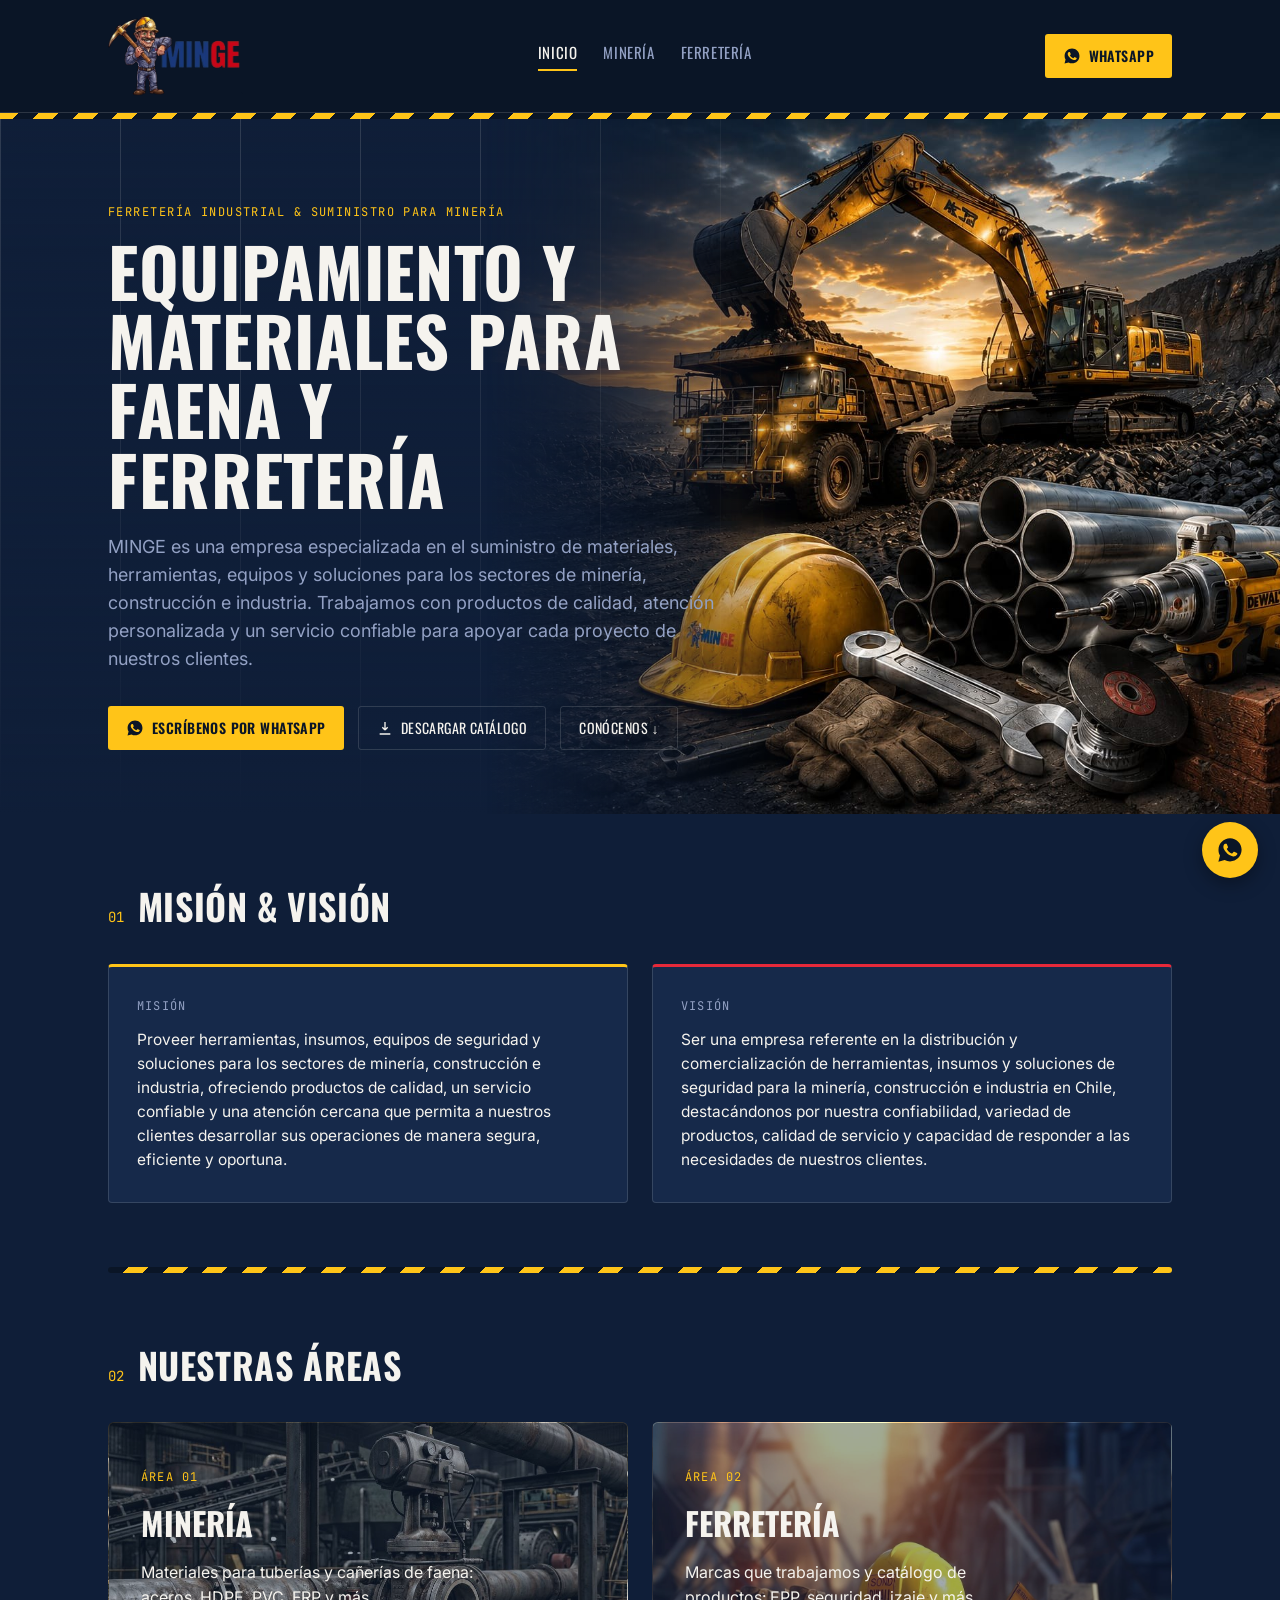
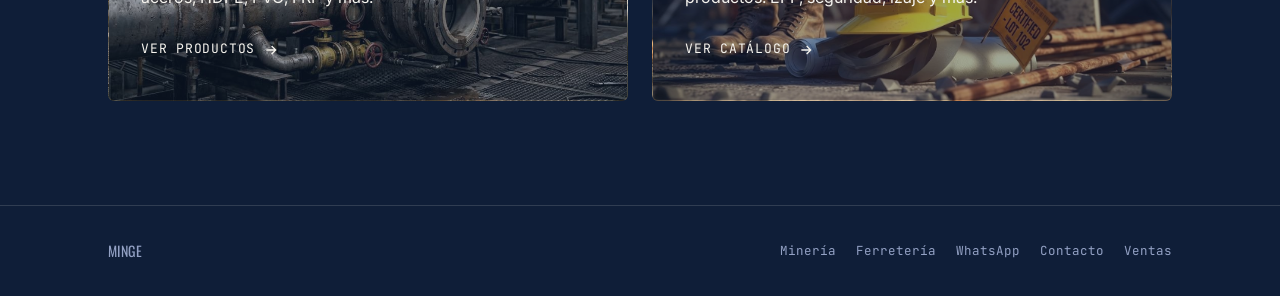
==== commit 3555106e: "Update email links to use descriptive text" ====
--- a/index.html
+++ b/index.html
@@ -104,8 +104,8 @@
       <a href="mineria.html">Minería</a>
       <a href="ferreteria.html">Ferretería</a>
       <a href="https://wa.me/56930393079" target="_blank" rel="noopener">WhatsApp</a>
-      <a href="mailto:contacto@minge.cl">contacto@minge.cl</a>
-      <a href="mailto:ventas@minge.cl">ventas@minge.cl</a>
+      <a href="mailto:contacto@minge.cl">Contacto</a>
+      <a href="mailto:ventas@minge.cl">Ventas</a>
     </div>
   </div>
 </footer>
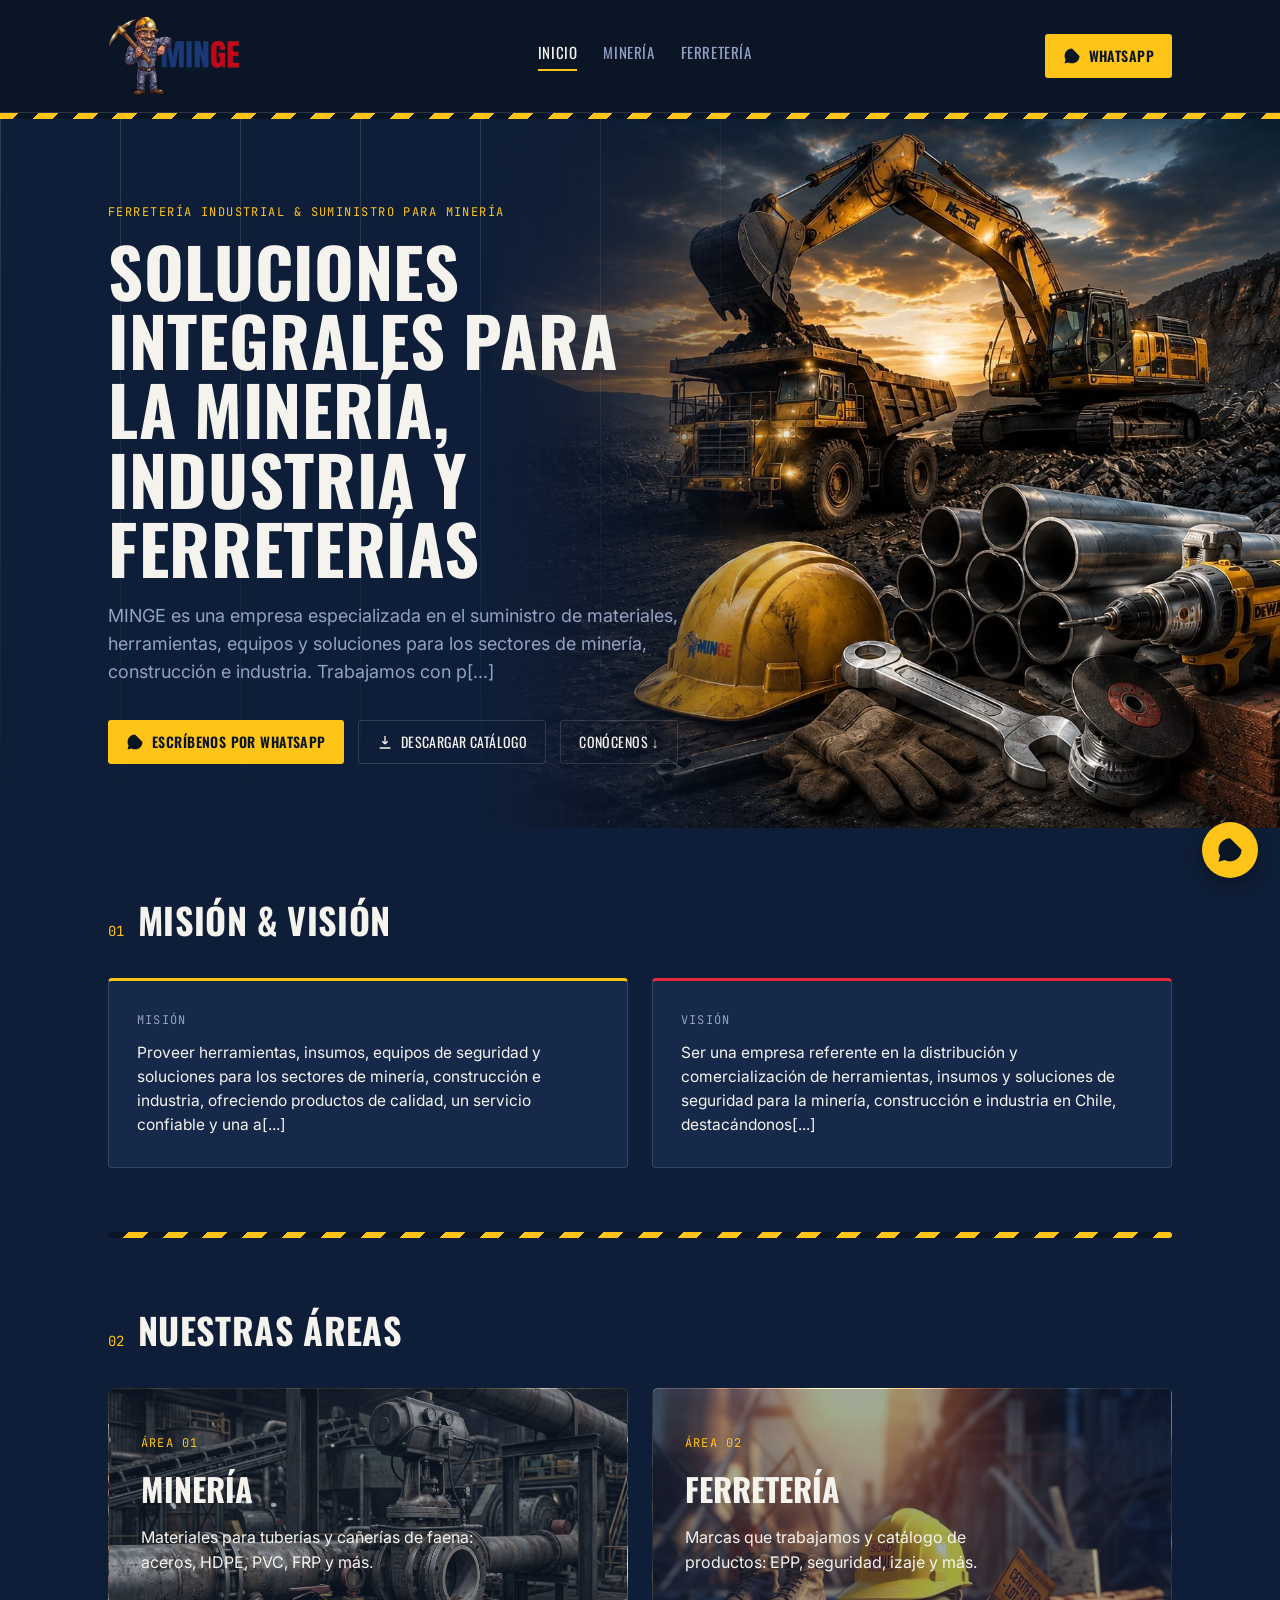
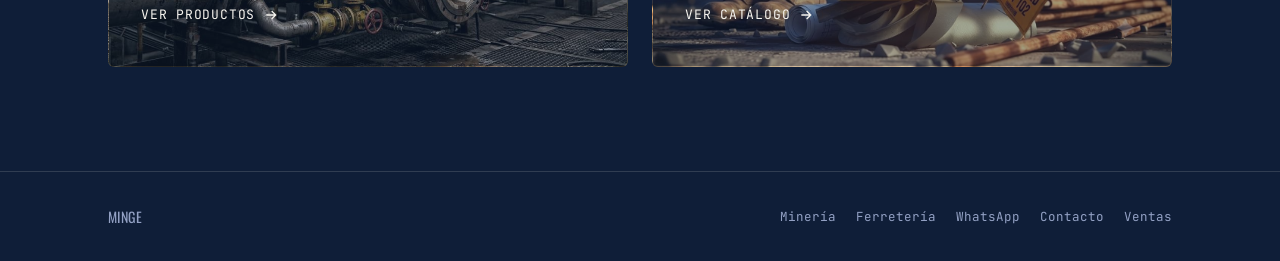
==== commit 2148b11c: "Actualiza h1 en index.html: 'soluciones Integrales para la minería, industria y ferreterías'" ====
--- a/index.html
+++ b/index.html
@@ -21,7 +21,7 @@
       <a href="ferreteria.html">Ferretería</a>
     </nav>
     <a class="btn-whatsapp" href="https://wa.me/56930393079" target="_blank" rel="noopener">
-      <svg viewBox="0 0 24 24" fill="currentColor"><path d="M12.04 2C6.58 2 2.13 6.45 2.13 11.91c0 1.71.45 3.38 1.3 4.85L2.05 22l5.36-1.4a9.87 9.87 0 0 0 4.63 1.18h.01c5.46 0 9.9-4.45 9.9-9.9C21.96 6.45 17.5 2 12.04 2zm5.8 14.05c-.24.68-1.4 1.3-1.94 1.38-.5.08-1.12.11-1.8-.11-.42-.13-.96-.31-1.65-.6-2.9-1.25-4.8-4.17-4.94-4.36-.14-.2-1.18-1.57-1.18-3 0-1.42.75-2.12 1.02-2.41.27-.28.58-.35.78-.35.2 0 .39 0 .56.01.18.01.42-.07.65.5.24.58.82 2 .89 2.15.07.15.12.32.02.52-.1.2-.15.32-.3.5-.15.17-.31.39-.44.52-.15.15-.3.31-.13.6.17.3.76 1.26 1.64 2.04 1.13 1 2.08 1.32 2.38 1.47.3.15.47.13.65-.08.18-.2.75-.87.95-1.17.2-.3.4-.25.66-.15.27.1 1.7.8 1.99.95.29.15.48.22.55.35.08.13.08.72-.16 1.4z"/></svg>
+      <svg viewBox="0 0 24 24" fill="currentColor"><path d="M12.04 2C6.58 2 2.13 6.45 2.13 11.91c0 1.71.45 3.38 1.3 4.85L2.05 22l5.36-1.4a9.87 9.87 0 0 0 4.63 1.18h.01c5.46 0 9.9-4.45 9.9-9.9C21.9[...]"/></svg>
       WhatsApp
     </a>
   </div>
@@ -33,11 +33,11 @@
   <img src="hero-image.jpg" alt="Equipos y materiales MINGE para minería y ferretería" class="hero-bleed">
   <div class="wrap">
     <p class="eyebrow">Ferretería industrial &amp; suministro para minería</p>
-    <h1>Equipamiento y materiales para faena y ferretería</h1>
-    <p class="lede">MINGE es una empresa especializada en el suministro de materiales, herramientas, equipos y soluciones para los sectores de minería, construcción e industria. Trabajamos con productos de calidad, atención personalizada y un servicio confiable para apoyar cada proyecto de nuestros clientes.</p>
+    <h1>soluciones Integrales para la minería, industria y ferreterías</h1>
+    <p class="lede">MINGE es una empresa especializada en el suministro de materiales, herramientas, equipos y soluciones para los sectores de minería, construcción e industria. Trabajamos con p[...]</p>
     <div class="hero-ctas">
       <a class="btn-whatsapp" href="https://wa.me/56930393079" target="_blank" rel="noopener">
-        <svg viewBox="0 0 24 24" fill="currentColor"><path d="M12.04 2C6.58 2 2.13 6.45 2.13 11.91c0 1.71.45 3.38 1.3 4.85L2.05 22l5.36-1.4a9.87 9.87 0 0 0 4.63 1.18h.01c5.46 0 9.9-4.45 9.9-9.9C21.96 6.45 17.5 2 12.04 2zm5.8 14.05c-.24.68-1.4 1.3-1.94 1.38-.5.08-1.12.11-1.8-.11-.42-.13-.96-.31-1.65-.6-2.9-1.25-4.8-4.17-4.94-4.36-.14-.2-1.18-1.57-1.18-3 0-1.42.75-2.12 1.02-2.41.27-.28.58-.35.78-.35.2 0 .39 0 .56.01.18.01.42-.07.65.5.24.58.82 2 .89 2.15.07.15.12.32.02.52-.1.2-.15.32-.3.5-.15.17-.31.39-.44.52-.15.15-.3.31-.13.6.17.3.76 1.26 1.64 2.04 1.13 1 2.08 1.32 2.38 1.47.3.15.47.13.65-.08.18-.2.75-.87.95-1.17.2-.3.4-.25.66-.15.27.1 1.7.8 1.99.95.29.15.48.22.55.35.08.13.08.72-.16 1.4z"/></svg>
+        <svg viewBox="0 0 24 24" fill="currentColor"><path d="M12.04 2C6.58 2 2.13 6.45 2.13 11.91c0 1.71.45 3.38 1.3 4.85L2.05 22l5.36-1.4a9.87 9.87 0 0 0 4.63 1.18h.01c5.46 0 9.9-4.45 9.9-9.9C21[...]"/></svg>
         Escríbenos por WhatsApp
       </a>
       <a class="btn-secondary" href="MINGE_catalogo.pdf" download>
@@ -58,11 +58,11 @@
     <div class="mv-grid">
       <div class="mv-card">
         <p class="mv-label">Misión</p>
-        <p>Proveer herramientas, insumos, equipos de seguridad y soluciones para los sectores de minería, construcción e industria, ofreciendo productos de calidad, un servicio confiable y una atención cercana que permita a nuestros clientes desarrollar sus operaciones de manera segura, eficiente y oportuna.</p>
+        <p>Proveer herramientas, insumos, equipos de seguridad y soluciones para los sectores de minería, construcción e industria, ofreciendo productos de calidad, un servicio confiable y una a[...]
       </div>
       <div class="mv-card vision">
         <p class="mv-label">Visión</p>
-        <p>Ser una empresa referente en la distribución y comercialización de herramientas, insumos y soluciones de seguridad para la minería, construcción e industria en Chile, destacándonos por nuestra confiabilidad, variedad de productos, calidad de servicio y capacidad de responder a las necesidades de nuestros clientes.</p>
+        <p>Ser una empresa referente en la distribución y comercialización de herramientas, insumos y soluciones de seguridad para la minería, construcción e industria en Chile, destacándonos[...]
       </div>
     </div>
   </div>
@@ -111,7 +111,7 @@
 </footer>
 
 <a class="whatsapp-float" href="https://wa.me/56930393079" target="_blank" rel="noopener" aria-label="Escríbenos por WhatsApp">
-  <svg viewBox="0 0 24 24" fill="currentColor"><path d="M12.04 2C6.58 2 2.13 6.45 2.13 11.91c0 1.71.45 3.38 1.3 4.85L2.05 22l5.36-1.4a9.87 9.87 0 0 0 4.63 1.18h.01c5.46 0 9.9-4.45 9.9-9.9C21.96 6.45 17.5 2 12.04 2zm5.8 14.05c-.24.68-1.4 1.3-1.94 1.38-.5.08-1.12.11-1.8-.11-.42-.13-.96-.31-1.65-.6-2.9-1.25-4.8-4.17-4.94-4.36-.14-.2-1.18-1.57-1.18-3 0-1.42.75-2.12 1.02-2.41.27-.28.58-.35.78-.35.2 0 .39 0 .56.01.18.01.42-.07.65.5.24.58.82 2 .89 2.15.07.15.12.32.02.52-.1.2-.15.32-.3.5-.15.17-.31.39-.44.52-.15.15-.3.31-.13.6.17.3.76 1.26 1.64 2.04 1.13 1 2.08 1.32 2.38 1.47.3.15.47.13.65-.08.18-.2.75-.87.95-1.17.2-.3.4-.25.66-.15.27.1 1.7.8 1.99.95.29.15.48.22.55.35.08.13.08.72-.16 1.4z"/></svg>
+  <svg viewBox="0 0 24 24" fill="currentColor"><path d="M12.04 2C6.58 2 2.13 6.45 2.13 11.91c0 1.71.45 3.38 1.3 4.85L2.05 22l5.36-1.4a9.87 9.87 0 0 0 4.63 1.18h.01c5.46 0 9.9-4.45 9.9-9.9C21.96 6[...]"/></svg>
 </a>
 
 </body>
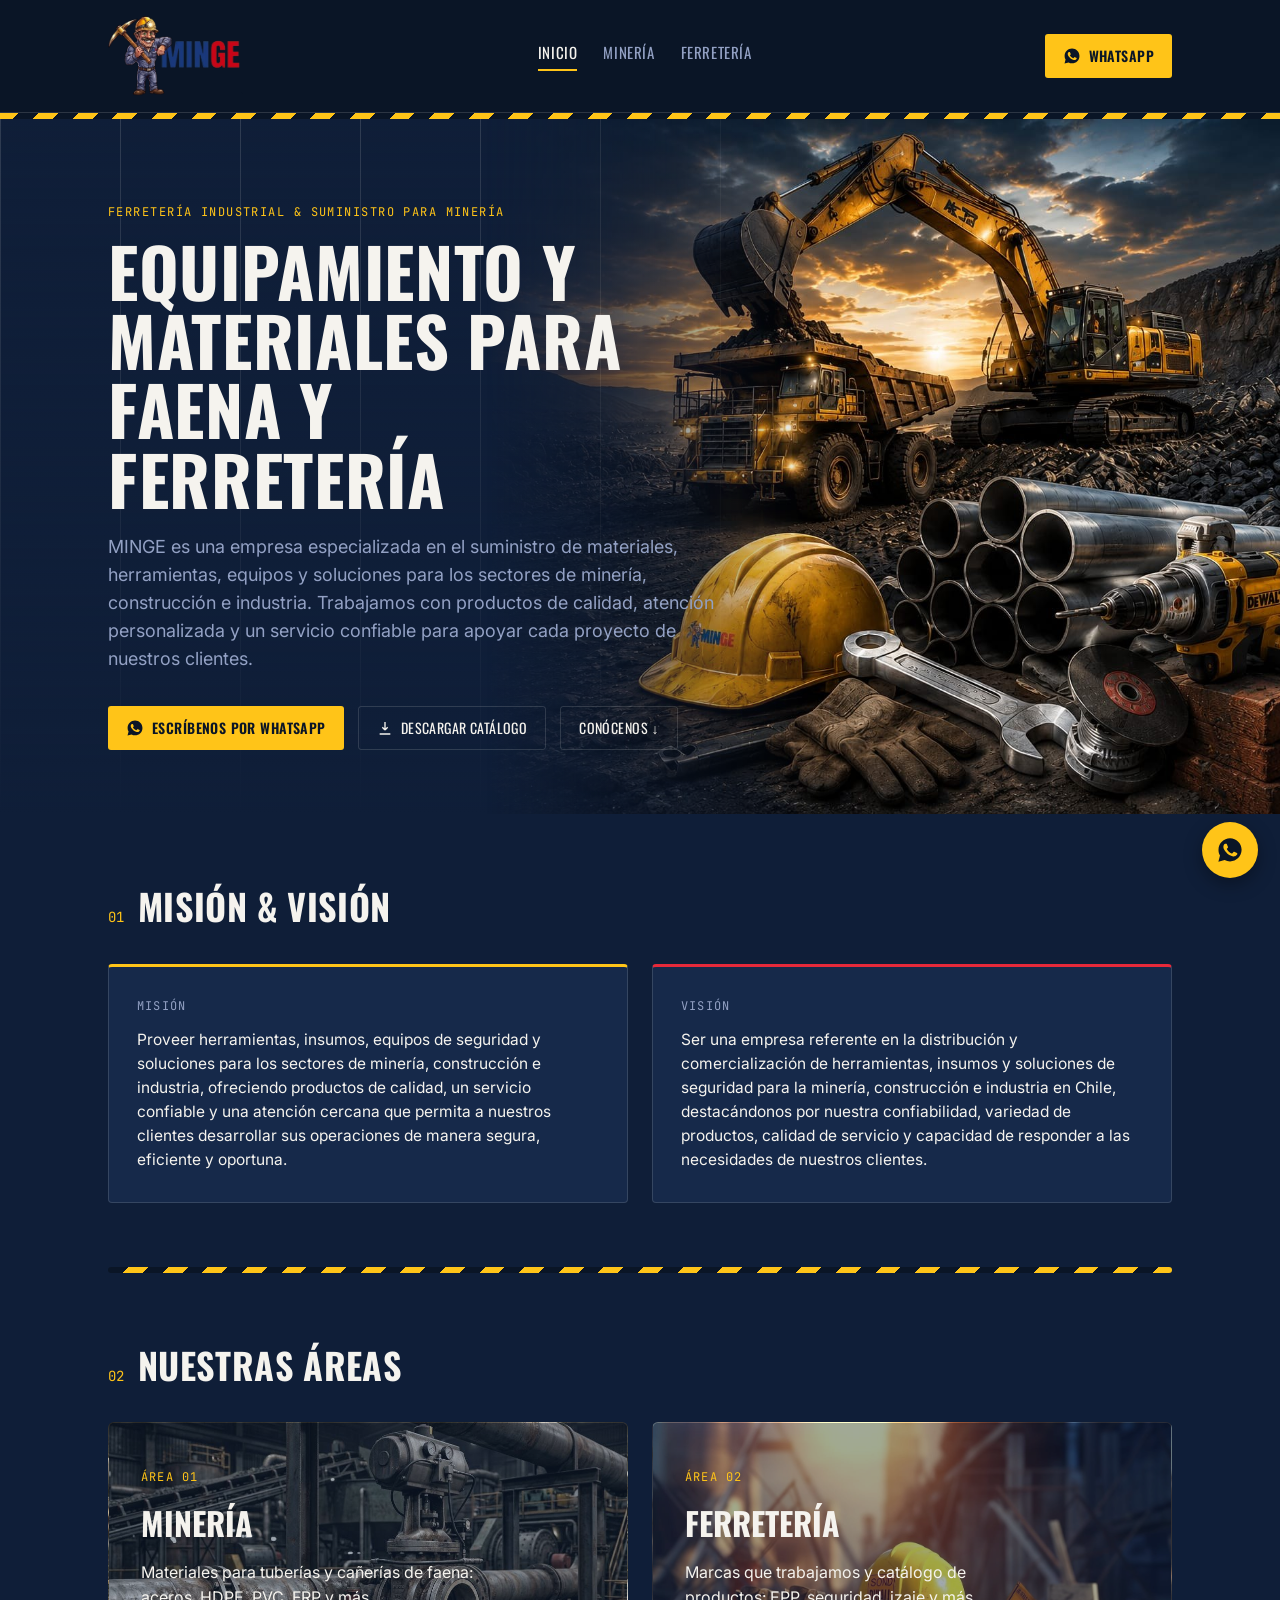
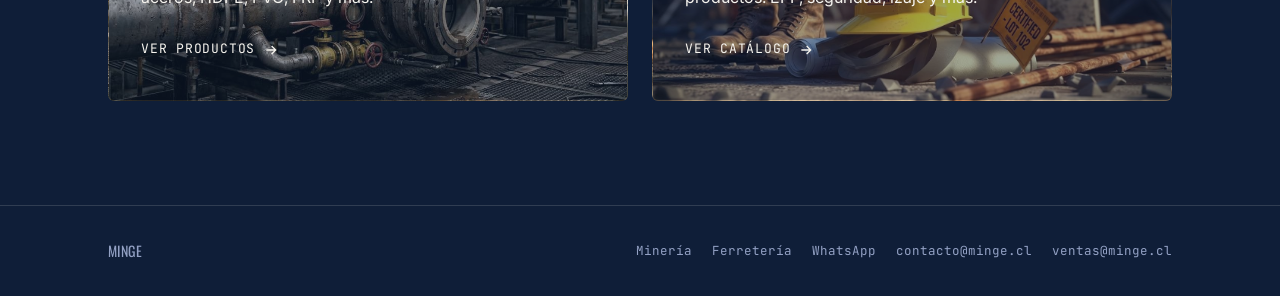
==== commit e46d53f8: "Add files via upload" ====
--- a/index.html
+++ b/index.html
@@ -13,7 +13,7 @@
 <header class="site-header">
   <div class="wrap">
     <a href="index.html" class="logo-mark">
-      <img src="logo.png" alt="MINGE" class="logo-img">
+      <img src="images/logo.png" alt="MINGE" class="logo-img">
     </a>
     <nav class="nav-links">
       <a href="index.html" class="active">Inicio</a>
@@ -21,7 +21,7 @@
       <a href="ferreteria.html">Ferretería</a>
     </nav>
     <a class="btn-whatsapp" href="https://wa.me/56930393079" target="_blank" rel="noopener">
-      <svg viewBox="0 0 24 24" fill="currentColor"><path d="M12.04 2C6.58 2 2.13 6.45 2.13 11.91c0 1.71.45 3.38 1.3 4.85L2.05 22l5.36-1.4a9.87 9.87 0 0 0 4.63 1.18h.01c5.46 0 9.9-4.45 9.9-9.9C21.9[...]"/></svg>
+      <svg viewBox="0 0 24 24" fill="currentColor"><path d="M12.04 2C6.58 2 2.13 6.45 2.13 11.91c0 1.71.45 3.38 1.3 4.85L2.05 22l5.36-1.4a9.87 9.87 0 0 0 4.63 1.18h.01c5.46 0 9.9-4.45 9.9-9.9C21.96 6.45 17.5 2 12.04 2zm5.8 14.05c-.24.68-1.4 1.3-1.94 1.38-.5.08-1.12.11-1.8-.11-.42-.13-.96-.31-1.65-.6-2.9-1.25-4.8-4.17-4.94-4.36-.14-.2-1.18-1.57-1.18-3 0-1.42.75-2.12 1.02-2.41.27-.28.58-.35.78-.35.2 0 .39 0 .56.01.18.01.42-.07.65.5.24.58.82 2 .89 2.15.07.15.12.32.02.52-.1.2-.15.32-.3.5-.15.17-.31.39-.44.52-.15.15-.3.31-.13.6.17.3.76 1.26 1.64 2.04 1.13 1 2.08 1.32 2.38 1.47.3.15.47.13.65-.08.18-.2.75-.87.95-1.17.2-.3.4-.25.66-.15.27.1 1.7.8 1.99.95.29.15.48.22.55.35.08.13.08.72-.16 1.4z"/></svg>
       WhatsApp
     </a>
   </div>
@@ -30,14 +30,14 @@
 <div class="hazard-rule"></div>
 
 <section class="hero">
-  <img src="hero-image.jpg" alt="Equipos y materiales MINGE para minería y ferretería" class="hero-bleed">
+  <img src="images/home/hero-image.jpg" alt="Equipos y materiales MINGE para minería y ferretería" class="hero-bleed">
   <div class="wrap">
     <p class="eyebrow">Ferretería industrial &amp; suministro para minería</p>
-    <h1>soluciones Integrales para la minería, industria y ferreterías</h1>
-    <p class="lede">MINGE es una empresa especializada en el suministro de materiales, herramientas, equipos y soluciones para los sectores de minería, construcción e industria. Trabajamos con p[...]</p>
+    <h1>Equipamiento y materiales para faena y ferretería</h1>
+    <p class="lede">MINGE es una empresa especializada en el suministro de materiales, herramientas, equipos y soluciones para los sectores de minería, construcción e industria. Trabajamos con productos de calidad, atención personalizada y un servicio confiable para apoyar cada proyecto de nuestros clientes.</p>
     <div class="hero-ctas">
       <a class="btn-whatsapp" href="https://wa.me/56930393079" target="_blank" rel="noopener">
-        <svg viewBox="0 0 24 24" fill="currentColor"><path d="M12.04 2C6.58 2 2.13 6.45 2.13 11.91c0 1.71.45 3.38 1.3 4.85L2.05 22l5.36-1.4a9.87 9.87 0 0 0 4.63 1.18h.01c5.46 0 9.9-4.45 9.9-9.9C21[...]"/></svg>
+        <svg viewBox="0 0 24 24" fill="currentColor"><path d="M12.04 2C6.58 2 2.13 6.45 2.13 11.91c0 1.71.45 3.38 1.3 4.85L2.05 22l5.36-1.4a9.87 9.87 0 0 0 4.63 1.18h.01c5.46 0 9.9-4.45 9.9-9.9C21.96 6.45 17.5 2 12.04 2zm5.8 14.05c-.24.68-1.4 1.3-1.94 1.38-.5.08-1.12.11-1.8-.11-.42-.13-.96-.31-1.65-.6-2.9-1.25-4.8-4.17-4.94-4.36-.14-.2-1.18-1.57-1.18-3 0-1.42.75-2.12 1.02-2.41.27-.28.58-.35.78-.35.2 0 .39 0 .56.01.18.01.42-.07.65.5.24.58.82 2 .89 2.15.07.15.12.32.02.52-.1.2-.15.32-.3.5-.15.17-.31.39-.44.52-.15.15-.3.31-.13.6.17.3.76 1.26 1.64 2.04 1.13 1 2.08 1.32 2.38 1.47.3.15.47.13.65-.08.18-.2.75-.87.95-1.17.2-.3.4-.25.66-.15.27.1 1.7.8 1.99.95.29.15.48.22.55.35.08.13.08.72-.16 1.4z"/></svg>
         Escríbenos por WhatsApp
       </a>
       <a class="btn-secondary" href="MINGE_catalogo.pdf" download>
@@ -58,11 +58,11 @@
     <div class="mv-grid">
       <div class="mv-card">
         <p class="mv-label">Misión</p>
-        <p>Proveer herramientas, insumos, equipos de seguridad y soluciones para los sectores de minería, construcción e industria, ofreciendo productos de calidad, un servicio confiable y una a[...]
+        <p>Proveer herramientas, insumos, equipos de seguridad y soluciones para los sectores de minería, construcción e industria, ofreciendo productos de calidad, un servicio confiable y una atención cercana que permita a nuestros clientes desarrollar sus operaciones de manera segura, eficiente y oportuna.</p>
       </div>
       <div class="mv-card vision">
         <p class="mv-label">Visión</p>
-        <p>Ser una empresa referente en la distribución y comercialización de herramientas, insumos y soluciones de seguridad para la minería, construcción e industria en Chile, destacándonos[...]
+        <p>Ser una empresa referente en la distribución y comercialización de herramientas, insumos y soluciones de seguridad para la minería, construcción e industria en Chile, destacándonos por nuestra confiabilidad, variedad de productos, calidad de servicio y capacidad de responder a las necesidades de nuestros clientes.</p>
       </div>
     </div>
   </div>
@@ -104,14 +104,14 @@
       <a href="mineria.html">Minería</a>
       <a href="ferreteria.html">Ferretería</a>
       <a href="https://wa.me/56930393079" target="_blank" rel="noopener">WhatsApp</a>
-      <a href="mailto:contacto@minge.cl">Contacto</a>
-      <a href="mailto:ventas@minge.cl">Ventas</a>
+      <a href="mailto:contacto@minge.cl">contacto@minge.cl</a>
+      <a href="mailto:ventas@minge.cl">ventas@minge.cl</a>
     </div>
   </div>
 </footer>
 
 <a class="whatsapp-float" href="https://wa.me/56930393079" target="_blank" rel="noopener" aria-label="Escríbenos por WhatsApp">
-  <svg viewBox="0 0 24 24" fill="currentColor"><path d="M12.04 2C6.58 2 2.13 6.45 2.13 11.91c0 1.71.45 3.38 1.3 4.85L2.05 22l5.36-1.4a9.87 9.87 0 0 0 4.63 1.18h.01c5.46 0 9.9-4.45 9.9-9.9C21.96 6[...]"/></svg>
+  <svg viewBox="0 0 24 24" fill="currentColor"><path d="M12.04 2C6.58 2 2.13 6.45 2.13 11.91c0 1.71.45 3.38 1.3 4.85L2.05 22l5.36-1.4a9.87 9.87 0 0 0 4.63 1.18h.01c5.46 0 9.9-4.45 9.9-9.9C21.96 6.45 17.5 2 12.04 2zm5.8 14.05c-.24.68-1.4 1.3-1.94 1.38-.5.08-1.12.11-1.8-.11-.42-.13-.96-.31-1.65-.6-2.9-1.25-4.8-4.17-4.94-4.36-.14-.2-1.18-1.57-1.18-3 0-1.42.75-2.12 1.02-2.41.27-.28.58-.35.78-.35.2 0 .39 0 .56.01.18.01.42-.07.65.5.24.58.82 2 .89 2.15.07.15.12.32.02.52-.1.2-.15.32-.3.5-.15.17-.31.39-.44.52-.15.15-.3.31-.13.6.17.3.76 1.26 1.64 2.04 1.13 1 2.08 1.32 2.38 1.47.3.15.47.13.65-.08.18-.2.75-.87.95-1.17.2-.3.4-.25.66-.15.27.1 1.7.8 1.99.95.29.15.48.22.55.35.08.13.08.72-.16 1.4z"/></svg>
 </a>
 
 </body>
--- a/style.css
+++ b/style.css
@@ -423,9 +423,9 @@
 .portal-card .portal-go svg { width: 16px; height: 16px; transition: transform 0.18s ease; }
 .portal-card:hover .portal-go svg { transform: translateX(4px); }
 
-.portal-card.mining { background-image: url("mineria-bg.jpg"); }
-
-.portal-card.hardware { background-image: url("ferreteria-bg.jpg"); }
+.portal-card.mining { background-image: url("images/mineria/mineria-bg.jpg"); }
+
+.portal-card.hardware { background-image: url("images/ferreteria/ferreteria-bg.jpg"); }
 
 /* --- Sub-page hero (smaller) ------------------------------------ */
 
@@ -460,6 +460,29 @@
   padding: 22px 24px;
 }
 
+/* --- Valve cards: photo on top (fixed crop), text below on solid ground --- */
+
+.valve-card {
+  background: var(--graphite-800);
+  border: 1px solid var(--line);
+  border-radius: 5px;
+  overflow: hidden;
+  transition: border-color 0.18s ease;
+}
+
+.valve-card:hover { border-color: var(--amber-500); }
+
+.valve-media {
+  width: 100%;
+  aspect-ratio: 4 / 3;
+  background-color: var(--graphite-700);
+  background-size: cover;
+  background-position: center;
+}
+
+.valve-body { padding: 20px 24px 22px; }
+
+.valve-body h4,
 .material-card h4 {
   font-family: var(--font-display);
   font-size: 19px;
@@ -469,10 +492,13 @@
   color: var(--amber-500);
 }
 
+.valve-body .m-desc,
 .material-card .m-desc { font-size: 14.5px; color: var(--paper-100); margin: 0 0 12px; }
 
+.valve-body dl,
 .material-card dl { margin: 0; font-size: 13.5px; }
 
+.valve-body dt,
 .material-card dt {
   font-family: var(--font-mono);
   text-transform: uppercase;
@@ -482,6 +508,7 @@
   margin-top: 10px;
 }
 
+.valve-body dd,
 .material-card dd { margin: 3px 0 0; color: var(--paper-100); }
 
 .photo-grid {
@@ -503,7 +530,7 @@
 
 .photo-real:hover { opacity: 0.85; }
 
-/* --- Lightbox (click a photo to view full size) --- */
+/* --- Lightbox (click a foto to view full size) --- */
 
 .lightbox {
   position: fixed;
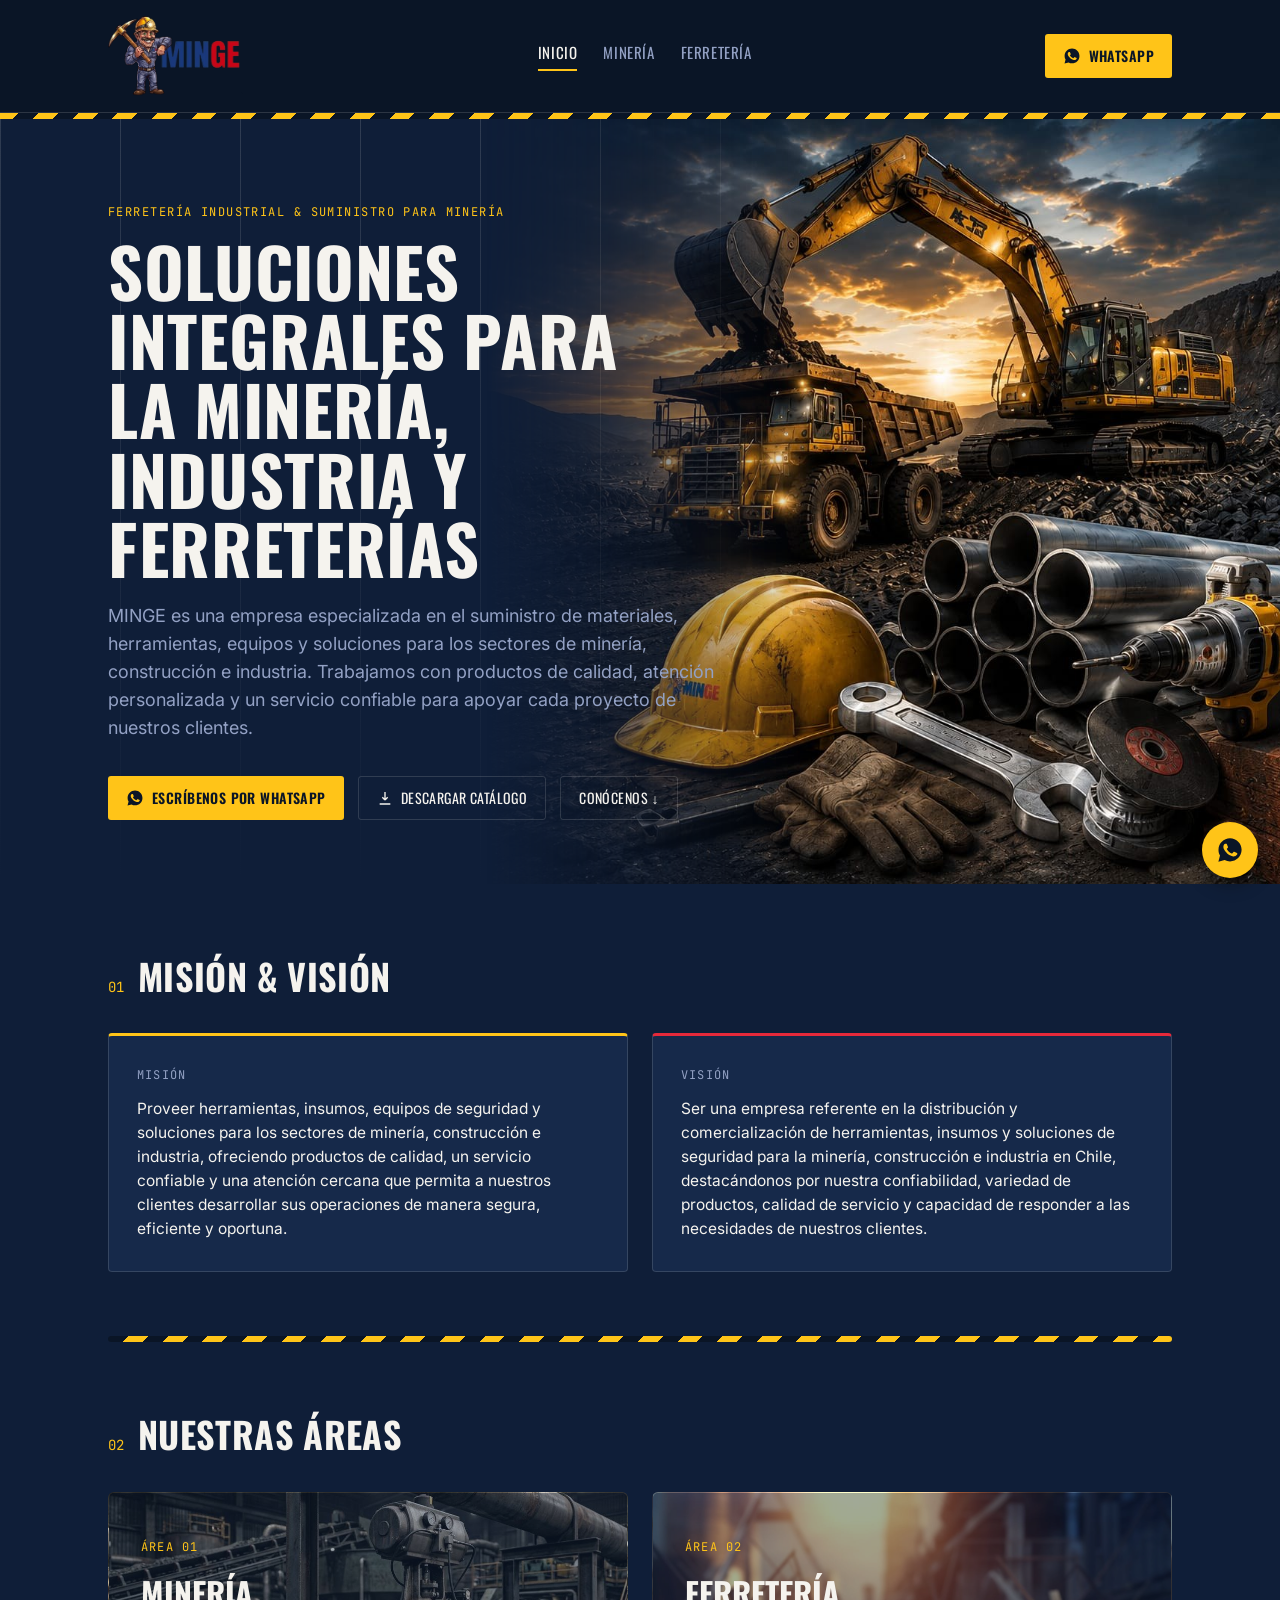
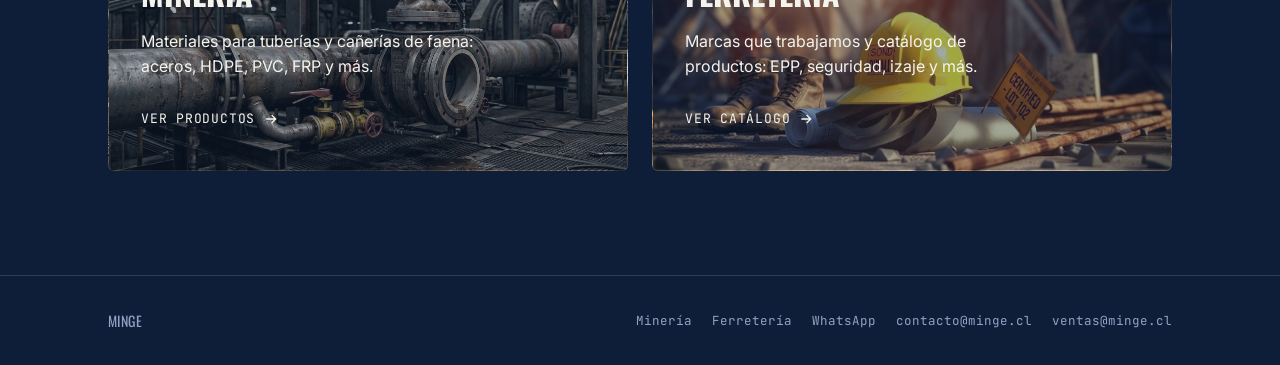
==== commit 539cf4f4: "Update index.html" ====
--- a/index.html
+++ b/index.html
@@ -33,7 +33,7 @@
   <img src="images/home/hero-image.jpg" alt="Equipos y materiales MINGE para minería y ferretería" class="hero-bleed">
   <div class="wrap">
     <p class="eyebrow">Ferretería industrial &amp; suministro para minería</p>
-    <h1>Equipamiento y materiales para faena y ferretería</h1>
+    <h1>Soluciones Integrales para la Minería, Industria y Ferreterías</h1>
     <p class="lede">MINGE es una empresa especializada en el suministro de materiales, herramientas, equipos y soluciones para los sectores de minería, construcción e industria. Trabajamos con productos de calidad, atención personalizada y un servicio confiable para apoyar cada proyecto de nuestros clientes.</p>
     <div class="hero-ctas">
       <a class="btn-whatsapp" href="https://wa.me/56930393079" target="_blank" rel="noopener">
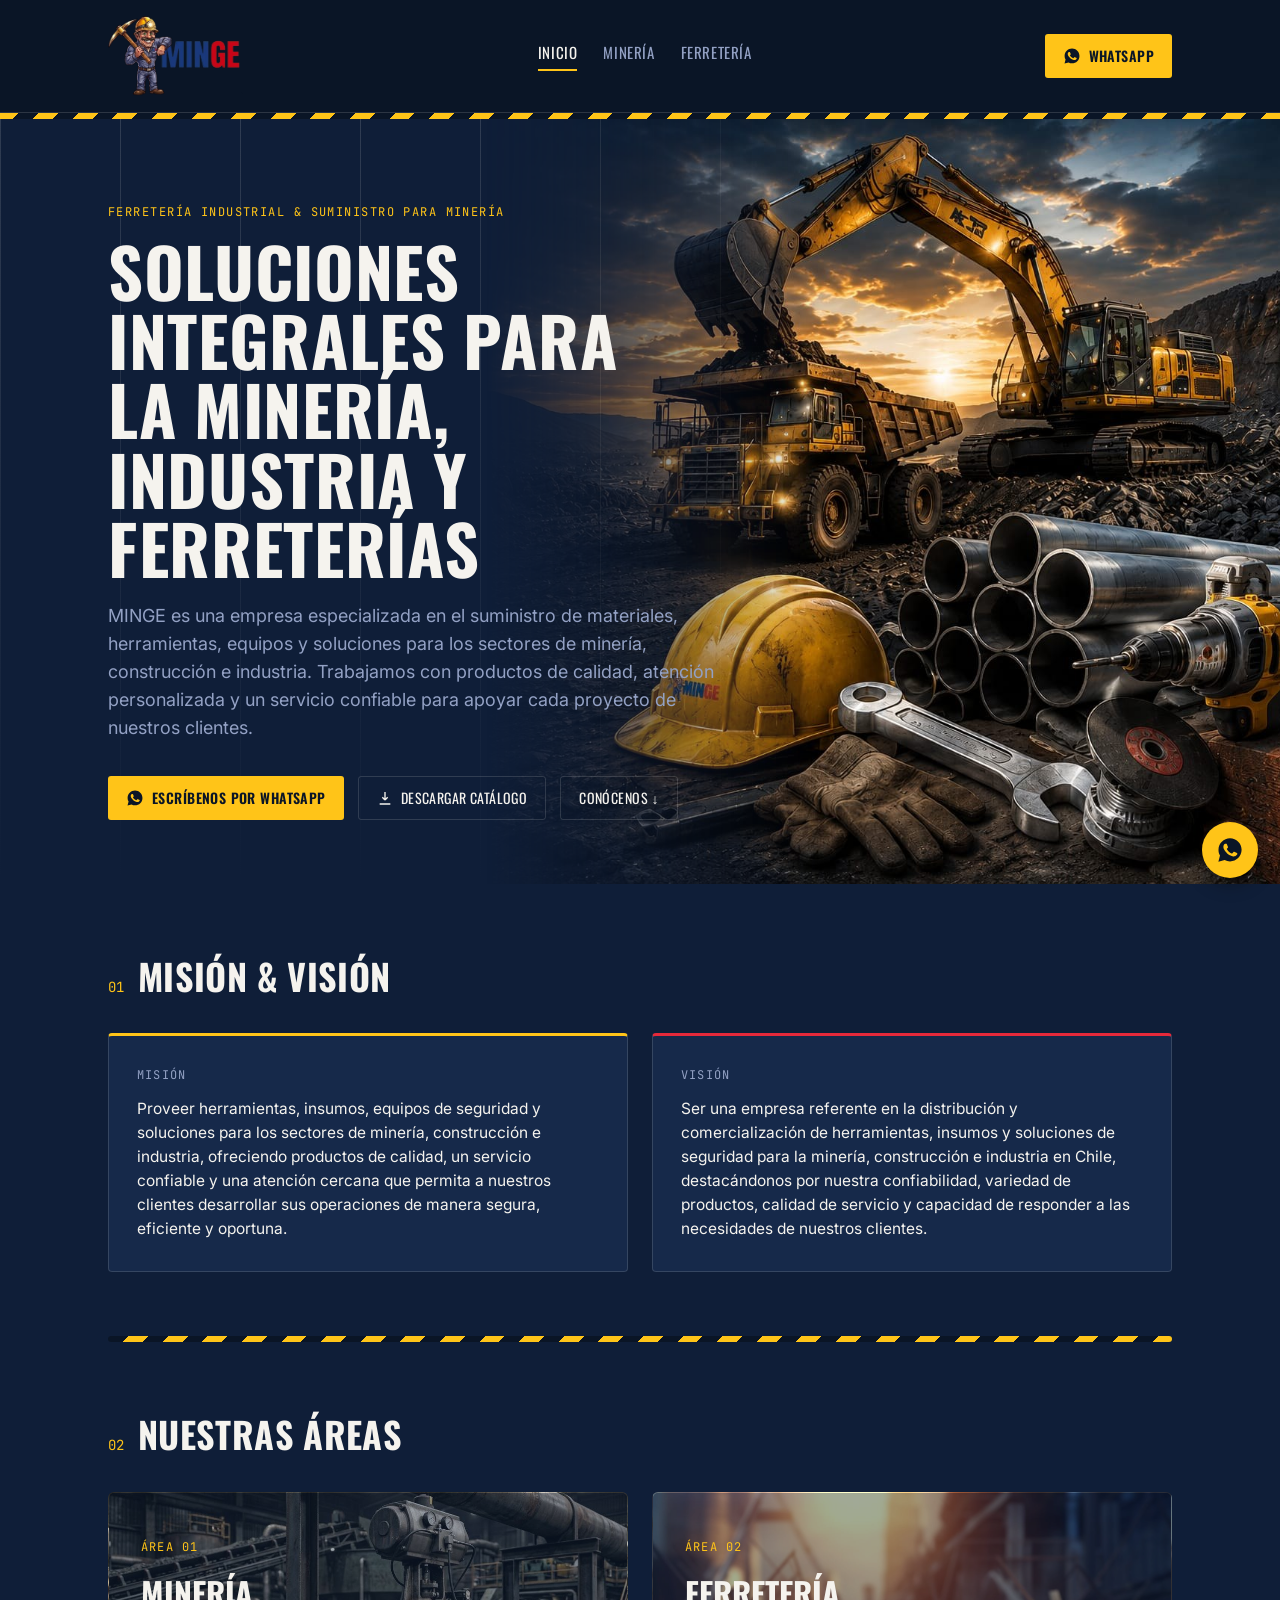
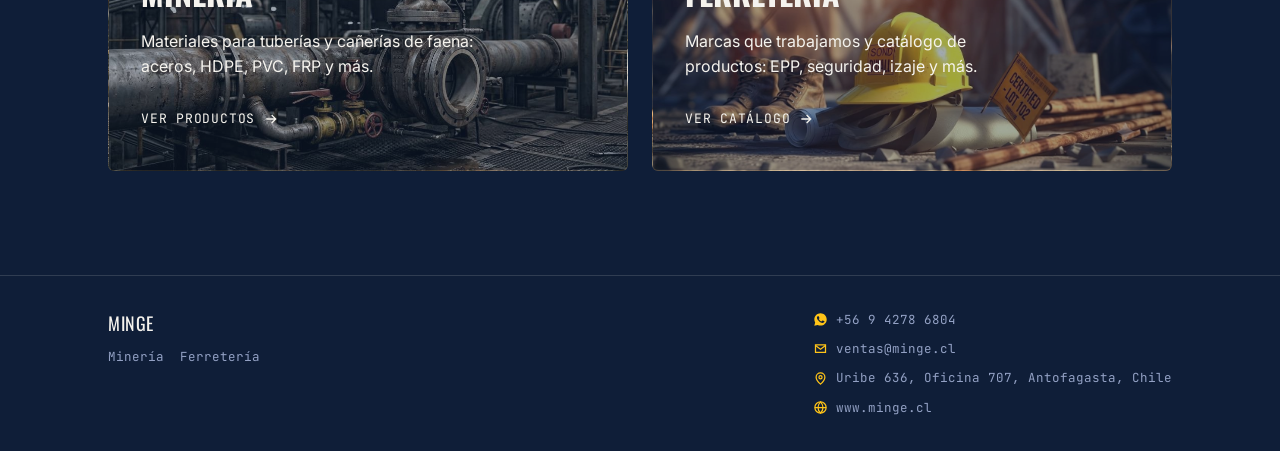
==== commit 5c1582fd: "Add files via upload" ====
--- a/index.html
+++ b/index.html
@@ -98,14 +98,19 @@
 </section>
 
 <footer>
-  <div class="wrap">
-    <span class="foot-brand">MINGE</span>
-    <div class="foot-links">
-      <a href="mineria.html">Minería</a>
-      <a href="ferreteria.html">Ferretería</a>
-      <a href="https://wa.me/56930393079" target="_blank" rel="noopener">WhatsApp</a>
-      <a href="mailto:contacto@minge.cl">contacto@minge.cl</a>
-      <a href="mailto:ventas@minge.cl">ventas@minge.cl</a>
+  <div class="wrap footer-grid">
+    <div class="footer-brand-block">
+      <span class="foot-brand">MINGE</span>
+      <div class="foot-nav">
+        <a href="mineria.html">Minería</a>
+        <a href="ferreteria.html">Ferretería</a>
+      </div>
+    </div>
+    <div class="foot-contact">
+      <a href="https://wa.me/56942786804" target="_blank" rel="noopener"><svg viewBox="0 0 24 24" fill="currentColor" class="foot-icon"><path d="M12.04 2C6.58 2 2.13 6.45 2.13 11.91c0 1.71.45 3.38 1.3 4.85L2.05 22l5.36-1.4a9.87 9.87 0 0 0 4.63 1.18h.01c5.46 0 9.9-4.45 9.9-9.9C21.96 6.45 17.5 2 12.04 2zm5.8 14.05c-.24.68-1.4 1.3-1.94 1.38-.5.08-1.12.11-1.8-.11-.42-.13-.96-.31-1.65-.6-2.9-1.25-4.8-4.17-4.94-4.36-.14-.2-1.18-1.57-1.18-3 0-1.42.75-2.12 1.02-2.41.27-.28.58-.35.78-.35.2 0 .39 0 .56.01.18.01.42-.07.65.5.24.58.82 2 .89 2.15.07.15.12.32.02.52-.1.2-.15.32-.3.5-.15.17-.31.39-.44.52-.15.15-.3.31-.13.6.17.3.76 1.26 1.64 2.04 1.13 1 2.08 1.32 2.38 1.47.3.15.47.13.65-.08.18-.2.75-.87.95-1.17.2-.3.4-.25.66-.15.27.1 1.7.8 1.99.95.29.15.48.22.55.35.08.13.08.72-.16 1.4z"/></svg> +56 9 4278 6804</a>
+      <a href="mailto:ventas@minge.cl"><svg viewBox="0 0 24 24" fill="none" stroke="currentColor" stroke-width="2" class="foot-icon"><path d="M4 4h16v16H4z" opacity="0"/><path d="M4 6h16v12H4z"/><path d="M4 7l8 6 8-6"/></svg> ventas@minge.cl</a>
+      <span><svg viewBox="0 0 24 24" fill="none" stroke="currentColor" stroke-width="2" class="foot-icon"><path d="M12 21s-7-6.1-7-11a7 7 0 1 1 14 0c0 4.9-7 11-7 11z"/><circle cx="12" cy="10" r="2.5"/></svg> Uribe 636, Oficina 707, Antofagasta, Chile</span>
+      <a href="https://www.minge.cl" target="_blank" rel="noopener"><svg viewBox="0 0 24 24" fill="none" stroke="currentColor" stroke-width="2" class="foot-icon"><circle cx="12" cy="12" r="9"/><path d="M3 12h18M12 3c2.5 2.6 4 6 4 9s-1.5 6.4-4 9c-2.5-2.6-4-6-4-9s1.5-6.4 4-9z"/></svg> www.minge.cl</a>
     </div>
   </div>
 </footer>
--- a/style.css
+++ b/style.css
@@ -691,33 +691,69 @@
   margin-top: 40px;
 }
 
-footer .wrap {
+footer .footer-grid {
   display: flex;
   justify-content: space-between;
-  align-items: center;
+  align-items: flex-start;
   flex-wrap: wrap;
-  gap: 14px;
+  gap: 28px;
+}
+
+.footer-brand-block {
+  display: flex;
+  flex-direction: column;
+  gap: 10px;
 }
 
 footer .foot-brand {
   font-family: var(--font-display);
   text-transform: uppercase;
   letter-spacing: 0.03em;
-  color: var(--steel-400);
-  font-size: 14px;
-}
-
-footer .foot-links {
-  display: flex;
-  gap: 20px;
-  flex-wrap: wrap;
+  color: var(--paper-100);
+  font-size: 18px;
+}
+
+.foot-nav {
+  display: flex;
+  gap: 16px;
   font-family: var(--font-mono);
   font-size: 12.5px;
-  color: var(--steel-400);
-}
-
-footer .foot-links a { text-decoration: none; }
-footer .foot-links a:hover { color: var(--amber-500); }
+}
+
+.foot-nav a { color: var(--steel-400); text-decoration: none; }
+.foot-nav a:hover { color: var(--amber-500); }
+
+.foot-contact {
+  display: flex;
+  flex-direction: column;
+  align-items: flex-start;
+  gap: 10px;
+  font-family: var(--font-mono);
+  font-size: 12.5px;
+  color: var(--steel-400);
+}
+
+.foot-contact a,
+.foot-contact span {
+  display: inline-flex;
+  align-items: center;
+  gap: 8px;
+  color: var(--steel-400);
+  text-decoration: none;
+}
+
+.foot-contact a:hover { color: var(--amber-500); }
+
+.foot-icon {
+  width: 15px;
+  height: 15px;
+  flex: none;
+  color: var(--amber-500);
+}
+
+@media (max-width: 640px) {
+  .foot-contact { align-items: flex-start; }
+}
 
 /* --- Floating WhatsApp button (mobile-friendly, all pages) ----- */
 
